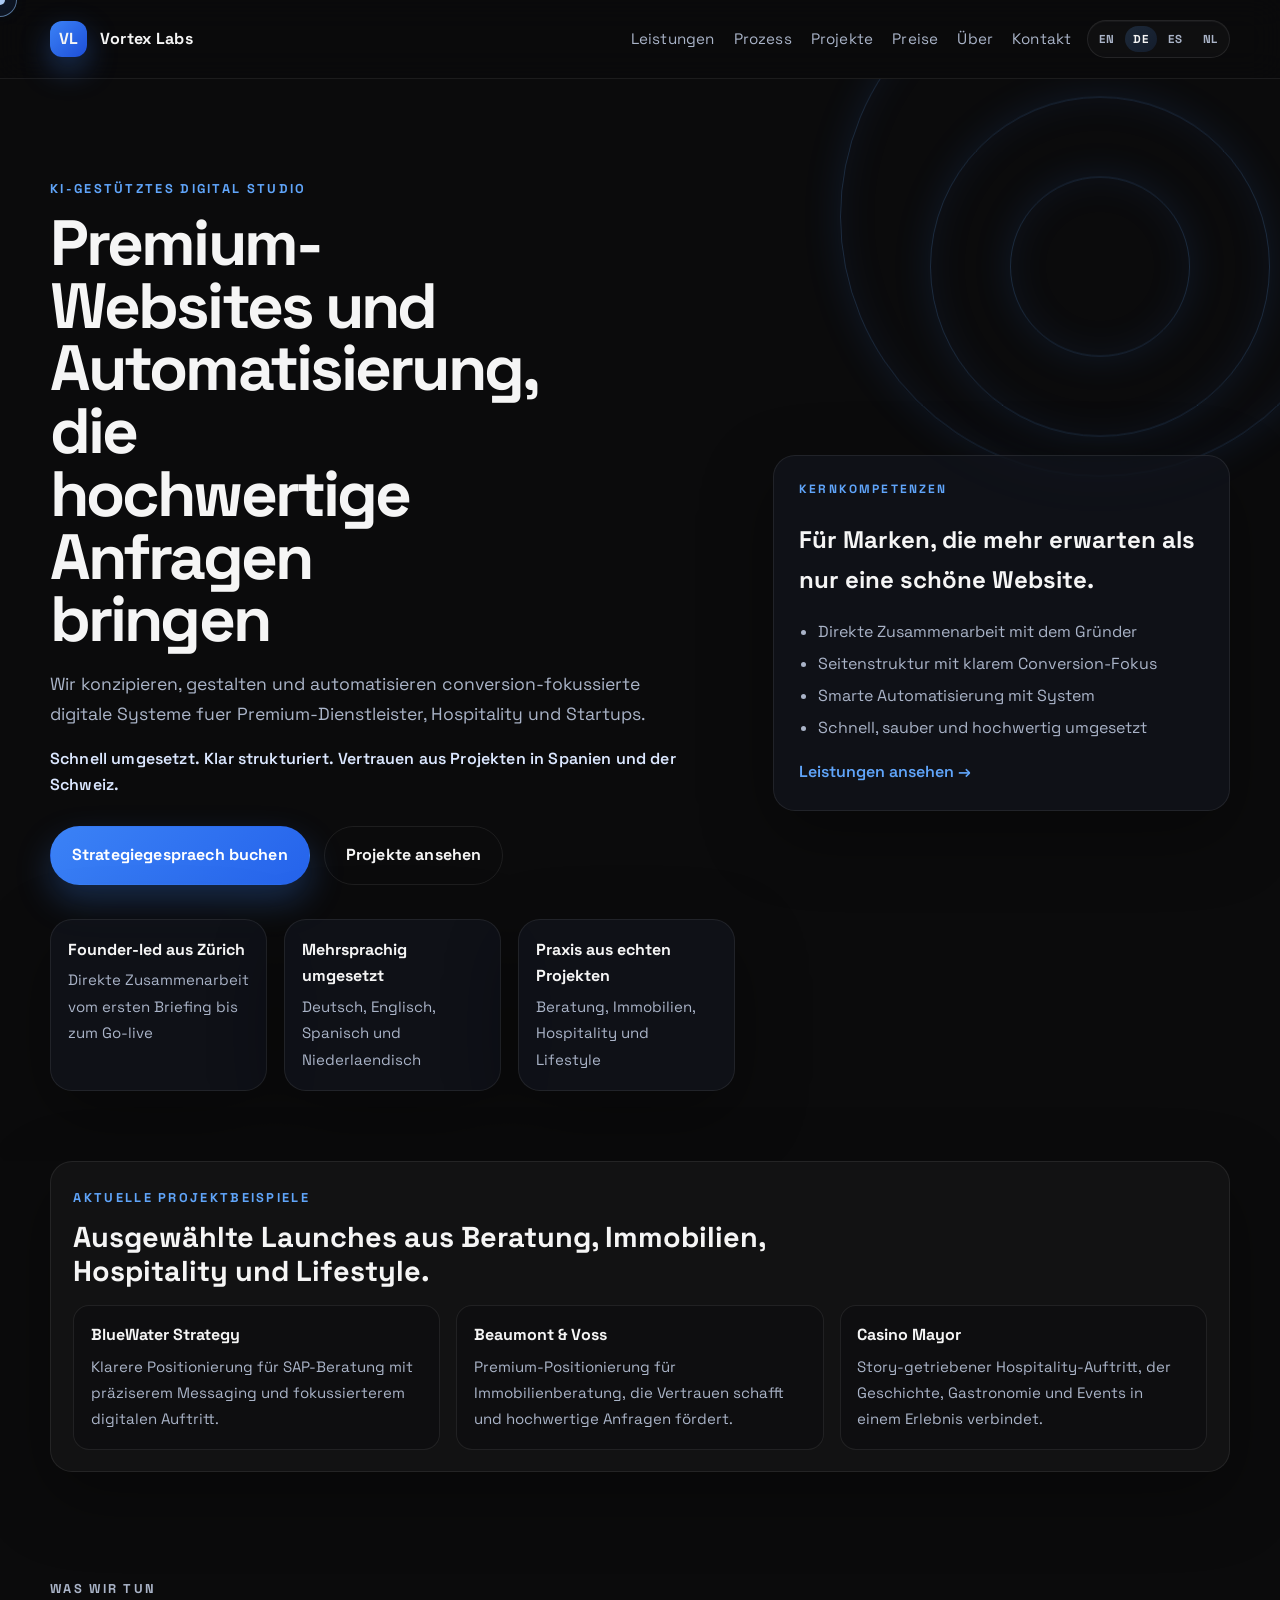
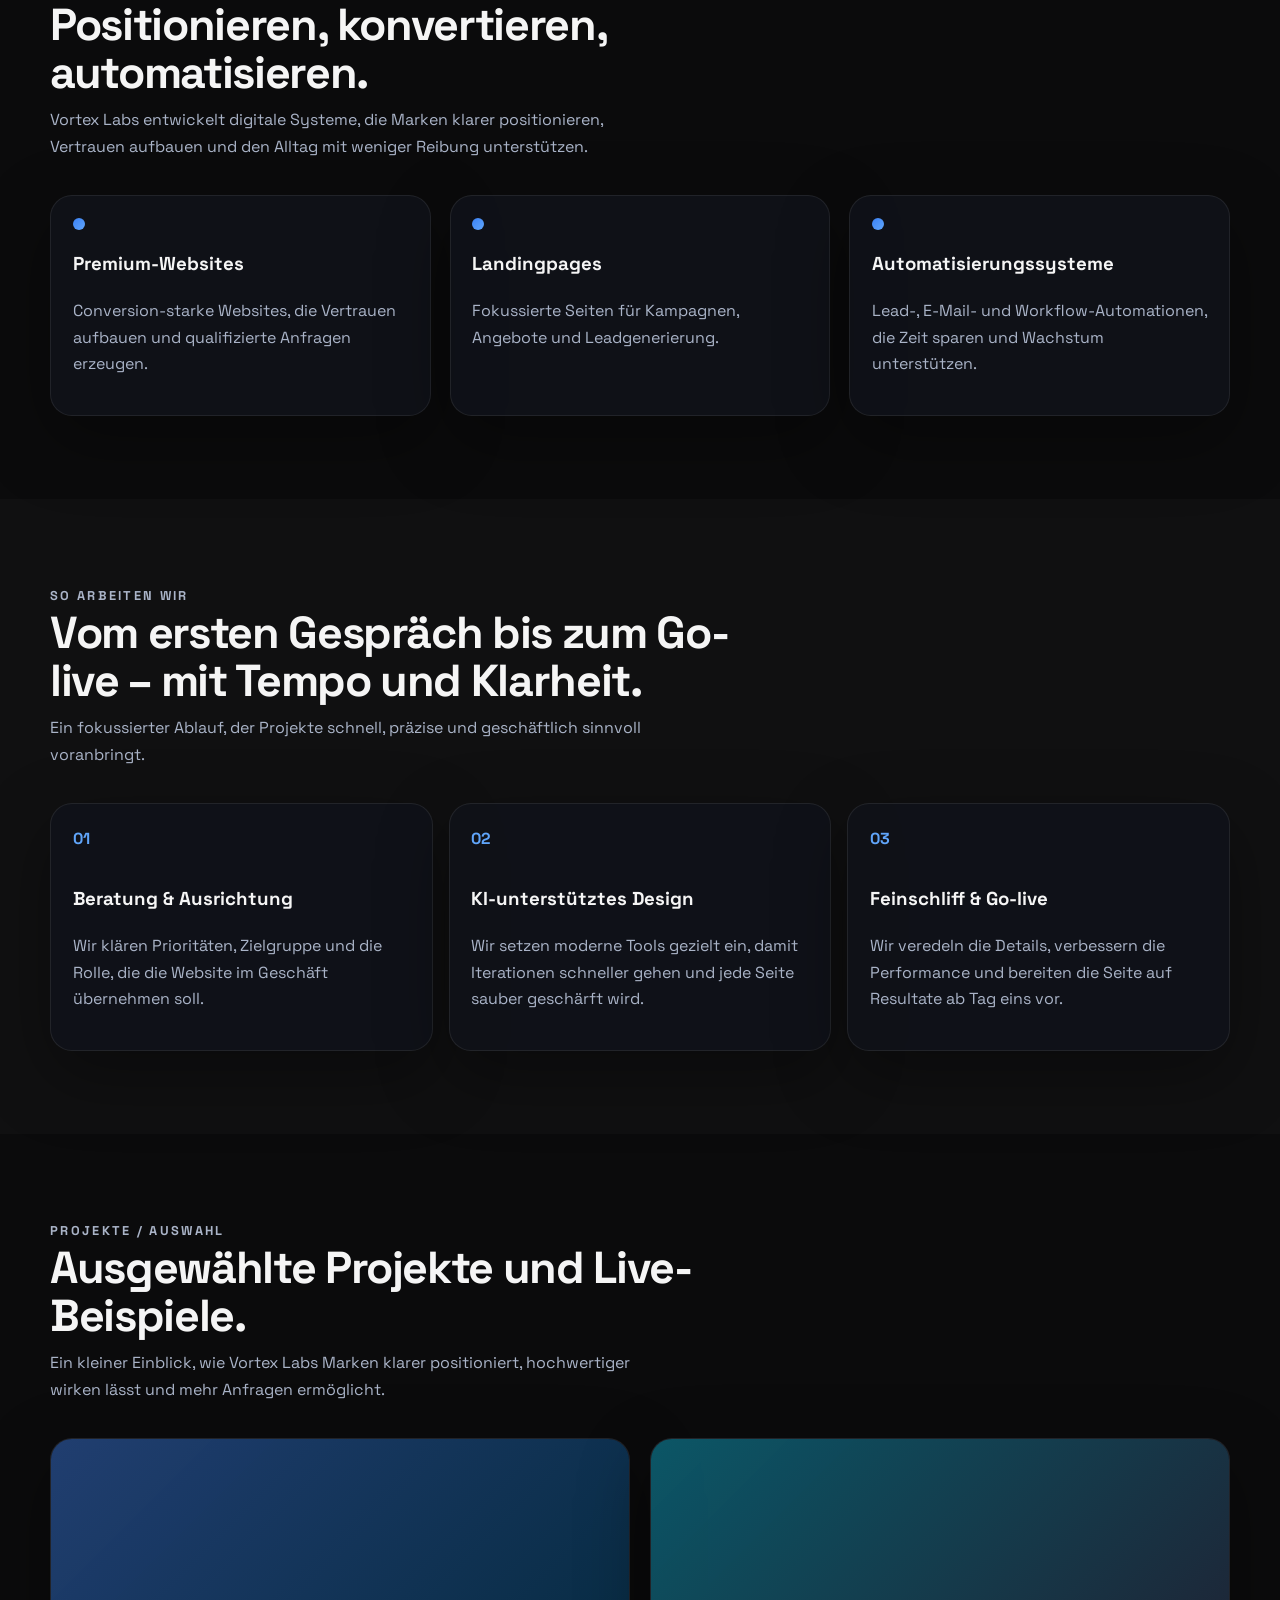
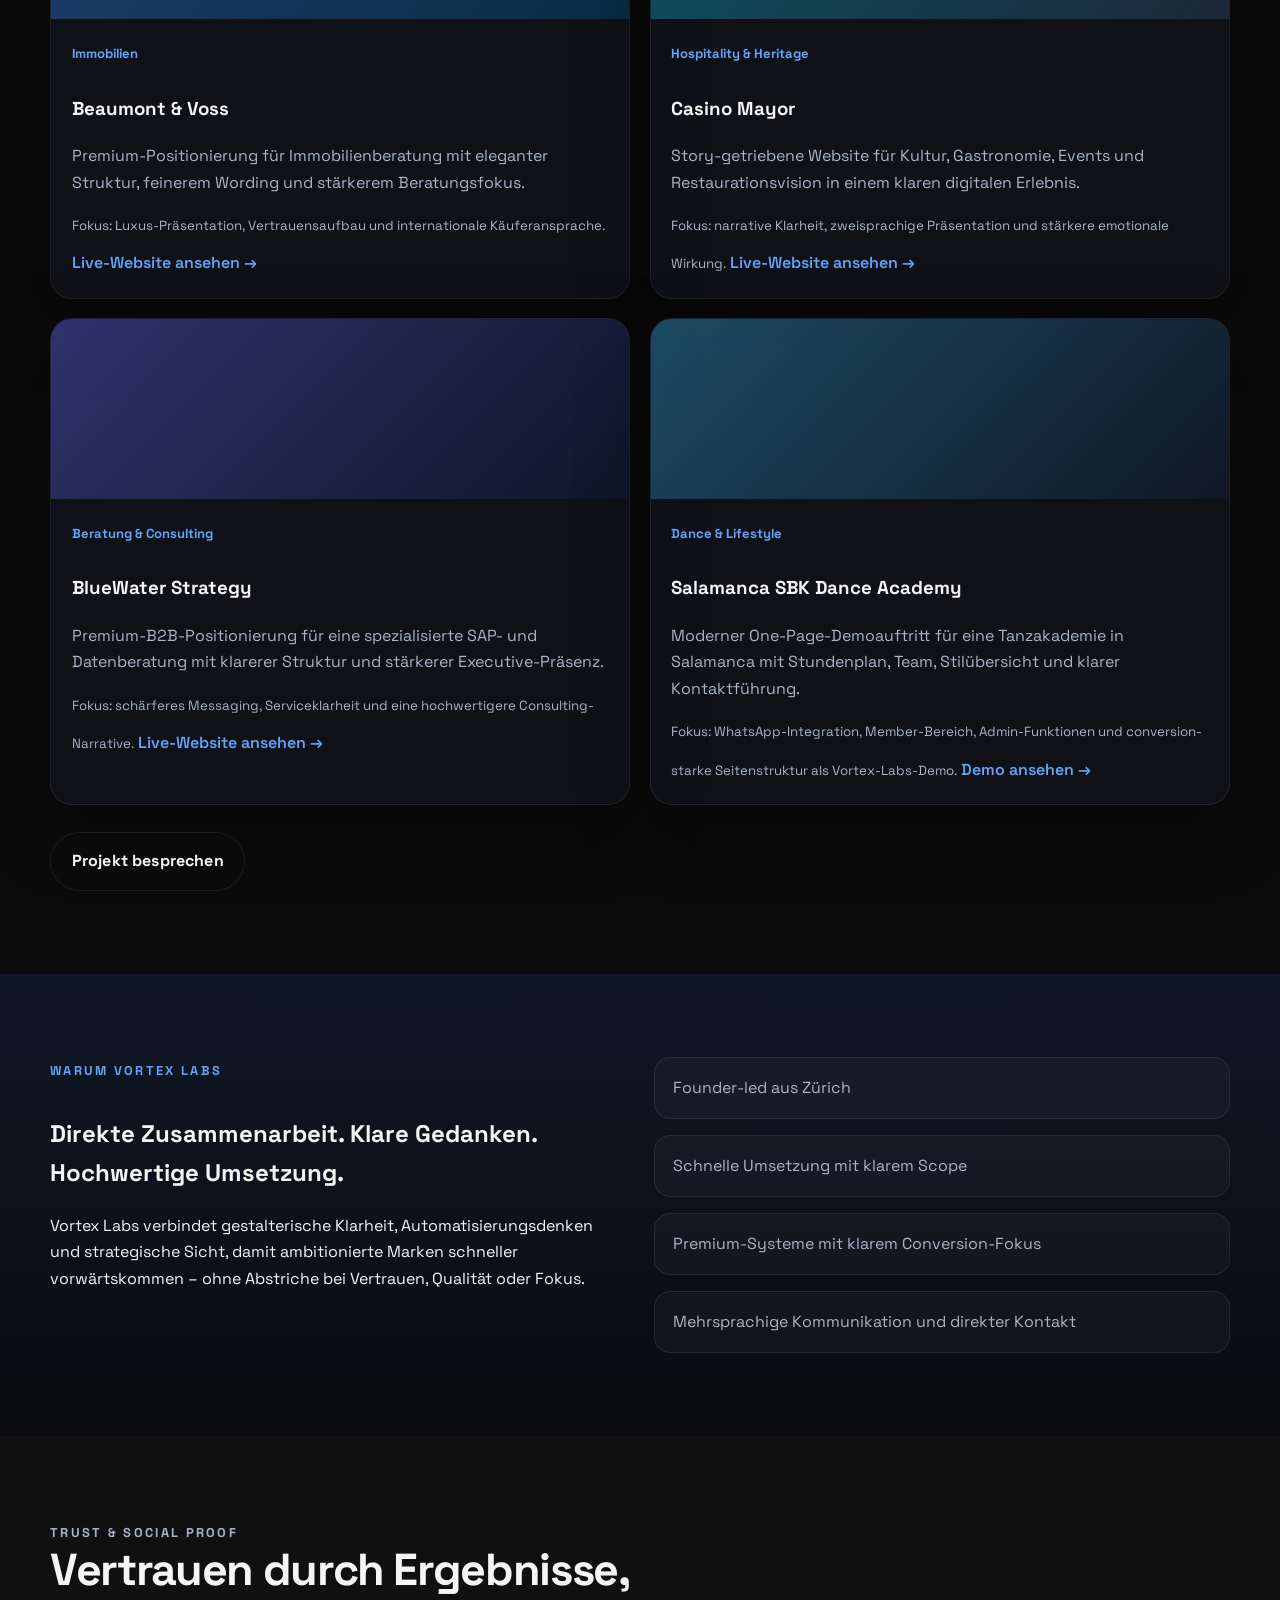
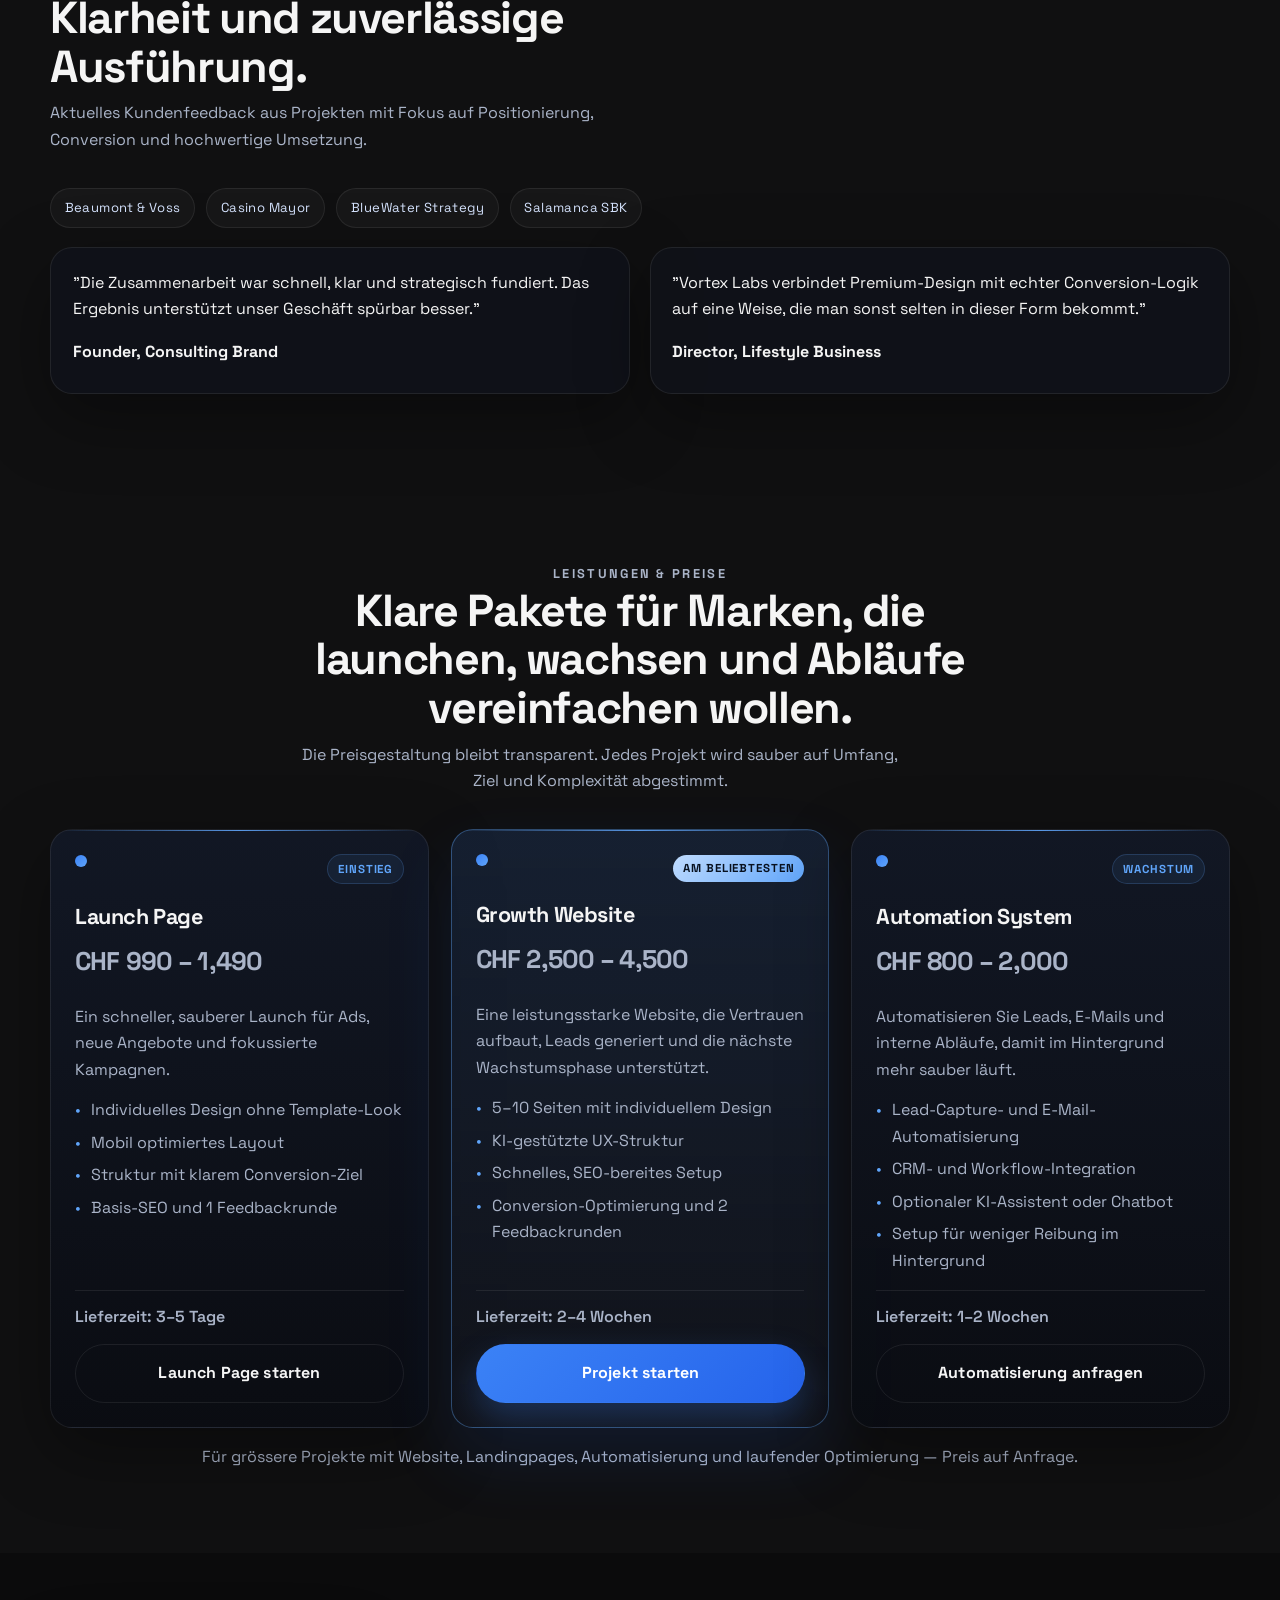
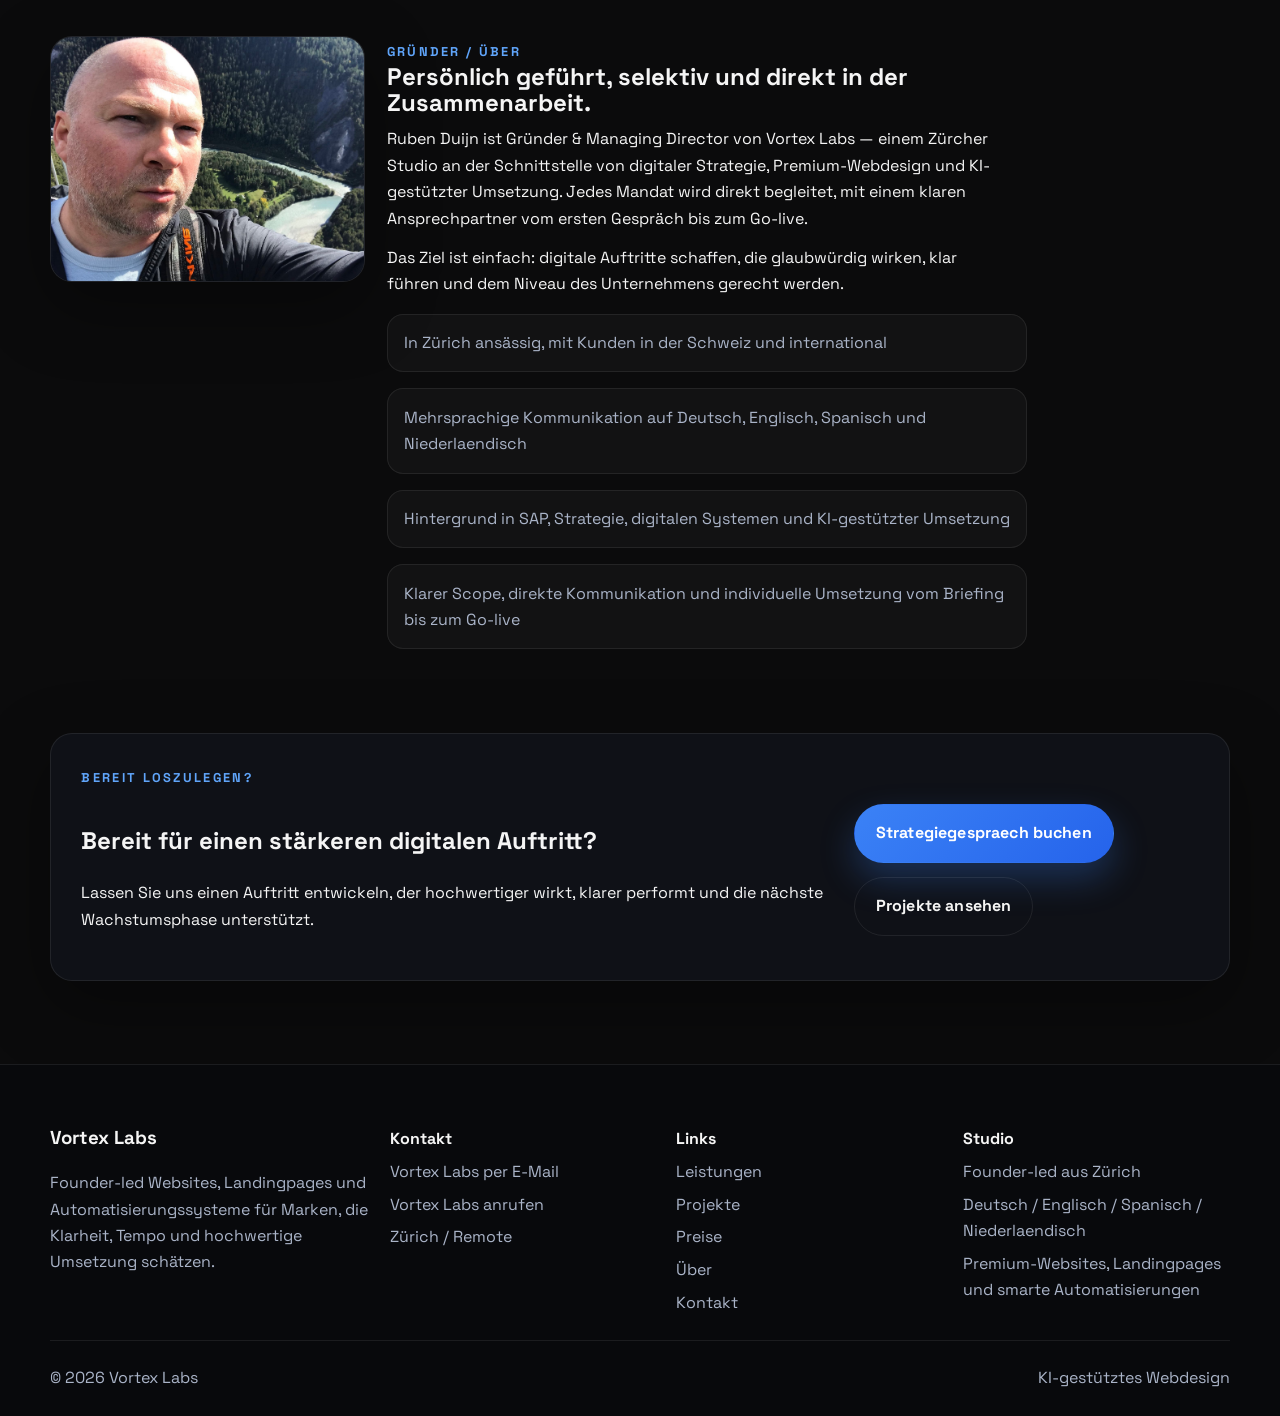
==== de/index.html @ b8b94d26 "Launch NL locale and clean language routing" ====
<!doctype html>
<html lang="de">
<head>
  <meta charset="utf-8" />
  <meta name="viewport" content="width=device-width, initial-scale=1" />
  <base href="/" />
  <title>Vortex Labs | Premium-Websites & Automatisierung</title>
  <meta
    name="description"
    content="Vortex Labs entwickelt Premium-Websites, Landingpages und Automatisierungssysteme für ambitionierte Marken, die Klarheit, Tempo und Conversion wollen."
  />
  <link rel="alternate" hreflang="en" href="https://vortexlabs.ch/" />
  <link rel="alternate" hreflang="de" href="https://vortexlabs.ch/de/" />
  <link rel="alternate" hreflang="es" href="https://vortexlabs.ch/es/" />
  <link rel="alternate" hreflang="nl" href="https://vortexlabs.ch/nl/" />
  <link rel="stylesheet" href="styles.css" />
</head>
<body id="top">
  <header class="site-header">
    <div class="container header-inner">
      <a class="brand" href="#top">
        <span class="brand-mark">VL</span>
        <span>Vortex Labs</span>
      </a>

      <nav class="site-nav" id="site-nav">
        <a href="#services">Leistungen</a>
        <a href="#process">Prozess</a>
        <a href="#work">Projekte</a>
        <a href="#pricing">Preise</a>
        <a href="#about">Über</a>
        <a href="#contact">Kontakt</a>
      </nav>

      <div class="header-actions">
        <div class="lang-switch" aria-label="Sprachauswahl">
          <a class="lang-link" href="/" data-language="en">EN</a>
          <a class="lang-link active" href="/de/" data-language="de">DE</a>
          <a class="lang-link" href="/es/" data-language="es">ES</a>
          <a class="lang-link" href="/nl/" data-language="nl">NL</a>
        </div>

        <button class="menu-toggle" id="menu-toggle" aria-expanded="false" aria-controls="site-nav" aria-label="Menü öffnen">
          <span></span><span></span><span></span>
        </button>
      </div>
    </div>
  </header>

  <main>
    <section class="hero">
      <div class="hero-vortex" aria-hidden="true">
        <div class="vortex-ring ring-one"></div>
        <div class="vortex-ring ring-two"></div>
        <div class="vortex-ring ring-three"></div>
      </div>

      <div class="container hero-grid">
        <div class="hero-copy">
          <p class="eyebrow">KI-GESTÜTZTES DIGITAL STUDIO</p>
          <h1>Premium-Websites und Automatisierung, die hochwertige Anfragen bringen</h1>
          <p class="lead">
            Wir konzipieren, gestalten und automatisieren conversion-fokussierte digitale Systeme fuer Premium-Dienstleister, Hospitality und Startups.
          </p>
          <p class="hero-kicker">Schnell umgesetzt. Klar strukturiert. Vertrauen aus Projekten in Spanien und der Schweiz.</p>

          <div class="hero-actions">
            <a class="button" href="#contact">Strategiegespraech buchen</a>
            <a class="button secondary" href="#work">Projekte ansehen</a>
          </div>

          <div class="hero-stats">
            <div>
              <strong>Founder-led aus Zürich</strong>
              <span>Direkte Zusammenarbeit vom ersten Briefing bis zum Go-live</span>
            </div>
            <div>
              <strong>Mehrsprachig umgesetzt</strong>
              <span>Deutsch, Englisch, Spanisch und Niederlaendisch</span>
            </div>
            <div>
              <strong>Praxis aus echten Projekten</strong>
              <span>Beratung, Immobilien, Hospitality und Lifestyle</span>
            </div>
          </div>
        </div>

        <aside class="hero-card">
          <p class="card-label">KERNKOMPETENZEN</p>
          <h2>Für Marken, die mehr erwarten als nur eine schöne Website.</h2>
          <ul class="feature-list">
            <li>Direkte Zusammenarbeit mit dem Gründer</li>
            <li>Seitenstruktur mit klarem Conversion-Fokus</li>
            <li>Smarte Automatisierung mit System</li>
            <li>Schnell, sauber und hochwertig umgesetzt</li>
          </ul>
          <a class="text-link" href="#services">Leistungen ansehen →</a>
        </aside>
      </div>
    </section>

    <section class="proof-strip" aria-label="Aktuelle Projektbeispiele">
      <div class="container proof-strip-inner">
        <div class="proof-copy">
          <p class="eyebrow">AKTUELLE PROJEKTBEISPIELE</p>
          <h2>Ausgewählte Launches aus Beratung, Immobilien, Hospitality und Lifestyle.</h2>
        </div>

        <div class="proof-grid">
          <article class="proof-item">
            <strong>BlueWater Strategy</strong>
            <span>Klarere Positionierung für SAP-Beratung mit präziserem Messaging und fokussierterem digitalen Auftritt.</span>
          </article>
          <article class="proof-item">
            <strong>Beaumont &amp; Voss</strong>
            <span>Premium-Positionierung für Immobilienberatung, die Vertrauen schafft und hochwertige Anfragen fördert.</span>
          </article>
          <article class="proof-item">
            <strong>Casino Mayor</strong>
            <span>Story-getriebener Hospitality-Auftritt, der Geschichte, Gastronomie und Events in einem Erlebnis verbindet.</span>
          </article>
        </div>
      </div>
    </section>

    <section class="section" id="services">
      <div class="container">
        <div class="section-heading">
          <p class="eyebrow">WAS WIR TUN</p>
          <h2>Positionieren, konvertieren, automatisieren.</h2>
          <p>
            Vortex Labs entwickelt digitale Systeme, die Marken klarer positionieren, Vertrauen aufbauen und den Alltag mit weniger Reibung unterstützen.
          </p>
        </div>

        <div class="card-grid three-up">
          <article class="info-card">
            <div class="icon-dot"></div>
            <h3>Premium-Websites</h3>
            <p>Conversion-starke Websites, die Vertrauen aufbauen und qualifizierte Anfragen erzeugen.</p>
          </article>

          <article class="info-card">
            <div class="icon-dot"></div>
            <h3>Landingpages</h3>
            <p>Fokussierte Seiten für Kampagnen, Angebote und Leadgenerierung.</p>
          </article>

          <article class="info-card">
            <div class="icon-dot"></div>
            <h3>Automatisierungssysteme</h3>
            <p>Lead-, E-Mail- und Workflow-Automationen, die Zeit sparen und Wachstum unterstützen.</p>
          </article>
        </div>
      </div>
    </section>

    <section class="section section-alt" id="process">
      <div class="container">
        <div class="section-heading">
          <p class="eyebrow">SO ARBEITEN WIR</p>
          <h2>Vom ersten Gespräch bis zum Go-live – mit Tempo und Klarheit.</h2>
          <p>Ein fokussierter Ablauf, der Projekte schnell, präzise und geschäftlich sinnvoll voranbringt.</p>
        </div>

        <div class="process-grid">
          <article class="process-step">
            <span>01</span>
            <h3>Beratung &amp; Ausrichtung</h3>
            <p>Wir klären Prioritäten, Zielgruppe und die Rolle, die die Website im Geschäft übernehmen soll.</p>
          </article>

          <article class="process-step">
            <span>02</span>
            <h3>KI-unterstütztes Design</h3>
            <p>Wir setzen moderne Tools gezielt ein, damit Iterationen schneller gehen und jede Seite sauber geschärft wird.</p>
          </article>

          <article class="process-step">
            <span>03</span>
            <h3>Feinschliff &amp; Go-live</h3>
            <p>Wir veredeln die Details, verbessern die Performance und bereiten die Seite auf Resultate ab Tag eins vor.</p>
          </article>
        </div>
      </div>
    </section>

    <section class="section" id="work">
      <div class="container">
        <div class="section-heading">
          <p class="eyebrow">PROJEKTE / AUSWAHL</p>
          <h2>Ausgewählte Projekte und Live-Beispiele.</h2>
          <p>Ein kleiner Einblick, wie Vortex Labs Marken klarer positioniert, hochwertiger wirken lässt und mehr Anfragen ermöglicht.</p>
        </div>

        <div class="showcase-grid">
          <article class="showcase-card">
            <div class="showcase-media media-one"></div>
            <div class="showcase-body">
              <span class="showcase-tag">Immobilien</span>
              <h3>Beaumont &amp; Voss</h3>
              <p>Premium-Positionierung für Immobilienberatung mit eleganter Struktur, feinerem Wording und stärkerem Beratungsfokus.</p>
              <small>Fokus: Luxus-Präsentation, Vertrauensaufbau und internationale Käuferansprache.</small>
              <a class="text-link" href="https://beaumontvoss.com" target="_blank" rel="noopener noreferrer">Live-Website ansehen →</a>
            </div>
          </article>

          <article class="showcase-card">
            <div class="showcase-media media-two"></div>
            <div class="showcase-body">
              <span class="showcase-tag">Hospitality &amp; Heritage</span>
              <h3>Casino Mayor</h3>
              <p>Story-getriebene Website für Kultur, Gastronomie, Events und Restaurationsvision in einem klaren digitalen Erlebnis.</p>
              <small>Fokus: narrative Klarheit, zweisprachige Präsentation und stärkere emotionale Wirkung.</small>
              <a class="text-link" href="https://casinomayor.es" target="_blank" rel="noopener noreferrer">Live-Website ansehen →</a>
            </div>
          </article>

          <article class="showcase-card">
            <div class="showcase-media media-three"></div>
            <div class="showcase-body">
              <span class="showcase-tag">Beratung &amp; Consulting</span>
              <h3>BlueWater Strategy</h3>
              <p>Premium-B2B-Positionierung für eine spezialisierte SAP- und Datenberatung mit klarerer Struktur und stärkerer Executive-Präsenz.</p>
              <small>Fokus: schärferes Messaging, Serviceklarheit und eine hochwertigere Consulting-Narrative.</small>
              <a class="text-link" href="https://bluewaterstrategy.ch" target="_blank" rel="noopener noreferrer">Live-Website ansehen →</a>
            </div>
          </article>

          <article class="showcase-card">
            <div class="showcase-media media-four"></div>
            <div class="showcase-body">
              <span class="showcase-tag">Dance &amp; Lifestyle</span>
              <h3>Salamanca SBK Dance Academy</h3>
              <p>Moderner One-Page-Demoauftritt für eine Tanzakademie in Salamanca mit Stundenplan, Team, Stilübersicht und klarer Kontaktführung.</p>
              <small>Fokus: WhatsApp-Integration, Member-Bereich, Admin-Funktionen und conversion-starke Seitenstruktur als Vortex-Labs-Demo.</small>
              <a class="text-link" href="https://salamancasbk.es" target="_blank" rel="noopener noreferrer">Demo ansehen →</a>
            </div>
          </article>

          <article class="showcase-card" hidden>
            <div class="showcase-media media-five"></div>
            <div class="showcase-body">
              <span class="showcase-tag">Dance &amp; Lifestyle</span>
              <h3>Salsa y Bongó Dance Academy — Live Site</h3>
              <p>Produktive Website für eine etablierte Tanzakademie in Salamanca mit vollem Kursplan, Instruktorprofilen, Tanzstilen und klaren Kontaktpfaden.</p>
              <small>Fokus: hochwertige Präsentation, schnelle Kursorientierung und pragmatische Anfrage-Flows für echte Neukundengewinnung.</small>
              <a class="text-link" href="https://salsaybongodanceacademy.com" target="_blank" rel="noopener noreferrer">Live-Website ansehen →</a>
            </div>
          </article>

        </div>

        <div class="center-action">
          <a class="button secondary" href="#contact">Projekt besprechen</a>
        </div>
      </div>
    </section>

    <section class="section section-dark" id="why">
      <div class="container why-grid">
        <div>
          <p class="eyebrow">WARUM VORTEX LABS</p>
          <h2>Direkte Zusammenarbeit. Klare Gedanken. Hochwertige Umsetzung.</h2>
          <p>
            Vortex Labs verbindet gestalterische Klarheit, Automatisierungsdenken und strategische Sicht, damit ambitionierte Marken schneller vorwärtskommen – ohne Abstriche bei Vertrauen, Qualität oder Fokus.
          </p>
        </div>

        <div class="why-list">
          <div class="why-item">Founder-led aus Zürich</div>
          <div class="why-item">Schnelle Umsetzung mit klarem Scope</div>
          <div class="why-item">Premium-Systeme mit klarem Conversion-Fokus</div>
          <div class="why-item">Mehrsprachige Kommunikation und direkter Kontakt</div>
        </div>
      </div>
    </section>

    <section class="section section-alt" id="testimonials">
      <div class="container">
        <div class="section-heading">
          <p class="eyebrow">TRUST &amp; SOCIAL PROOF</p>
          <h2>Vertrauen durch Ergebnisse, Klarheit und zuverlässige Ausführung.</h2>
          <p>Aktuelles Kundenfeedback aus Projekten mit Fokus auf Positionierung, Conversion und hochwertige Umsetzung.</p>
        </div>

        <div class="logo-strip" aria-label="Client logo strip">
          <span class="logo-pill">Beaumont &amp; Voss</span>
          <span class="logo-pill">Casino Mayor</span>
          <span class="logo-pill">BlueWater Strategy</span>
          <span class="logo-pill">Salamanca SBK</span>
        </div>

        <div class="testimonial-grid">
          <article class="testimonial-card">
            <p>"Die Zusammenarbeit war schnell, klar und strategisch fundiert. Das Ergebnis unterstützt unser Geschäft spürbar besser."</p>
            <strong>Founder, Consulting Brand</strong>
          </article>
          <article class="testimonial-card">
            <p>"Vortex Labs verbindet Premium-Design mit echter Conversion-Logik auf eine Weise, die man sonst selten in dieser Form bekommt."</p>
            <strong>Director, Lifestyle Business</strong>
          </article>
        </div>
      </div>
    </section>

    <section class="section section-alt" id="pricing">
      <div class="container">
        <div class="section-heading pricing-heading">
          <p class="eyebrow">LEISTUNGEN &amp; PREISE</p>
          <h2>Klare Pakete für Marken, die launchen, wachsen und Abläufe vereinfachen wollen.</h2>
          <p>
            Die Preisgestaltung bleibt transparent. Jedes Projekt wird sauber auf Umfang, Ziel und Komplexität abgestimmt.
          </p>
        </div>

        <div class="card-grid three-up pricing-grid">
          <article class="info-card pricing-card">
            <div class="pricing-topline">
              <div class="icon-dot"></div>
              <span class="pricing-label">EINSTIEG</span>
            </div>
            <h3>Launch Page</h3>
            <p class="pricing-range"><strong>CHF 990 – 1,490</strong></p>
            <p class="pricing-summary">Ein schneller, sauberer Launch für Ads, neue Angebote und fokussierte Kampagnen.</p>
            <ul class="pricing-list">
              <li>Individuelles Design ohne Template-Look</li>
              <li>Mobil optimiertes Layout</li>
              <li>Struktur mit klarem Conversion-Ziel</li>
              <li>Basis-SEO und 1 Feedbackrunde</li>
            </ul>
            <p class="pricing-meta">Lieferzeit: 3–5 Tage</p>
            <a class="button secondary pricing-action" href="#contact">Launch Page starten</a>
          </article>

          <article class="info-card pricing-card pricing-card-featured">
            <div class="pricing-topline">
              <div class="icon-dot"></div>
              <span class="pricing-badge">Am beliebtesten</span>
            </div>
            <h3>Growth Website</h3>
            <p class="pricing-range"><strong>CHF 2,500 – 4,500</strong></p>
            <p class="pricing-summary">Eine leistungsstarke Website, die Vertrauen aufbaut, Leads generiert und die nächste Wachstumsphase unterstützt.</p>
            <ul class="pricing-list">
              <li>5–10 Seiten mit individuellem Design</li>
              <li>KI-gestützte UX-Struktur</li>
              <li>Schnelles, SEO-bereites Setup</li>
              <li>Conversion-Optimierung und 2 Feedbackrunden</li>
            </ul>
            <p class="pricing-meta">Lieferzeit: 2–4 Wochen</p>
            <a class="button pricing-action" href="#contact">Projekt starten</a>
          </article>

          <article class="info-card pricing-card">
            <div class="pricing-topline">
              <div class="icon-dot"></div>
              <span class="pricing-label">WACHSTUM</span>
            </div>
            <h3>Automation System</h3>
            <p class="pricing-range"><strong>CHF 800 – 2,000</strong></p>
            <p class="pricing-summary">Automatisieren Sie Leads, E-Mails und interne Abläufe, damit im Hintergrund mehr sauber läuft.</p>
            <ul class="pricing-list">
              <li>Lead-Capture- und E-Mail-Automatisierung</li>
              <li>CRM- und Workflow-Integration</li>
              <li>Optionaler KI-Assistent oder Chatbot</li>
              <li>Setup für weniger Reibung im Hintergrund</li>
            </ul>
            <p class="pricing-meta">Lieferzeit: 1–2 Wochen</p>
            <a class="button secondary pricing-action" href="#contact">Automatisierung anfragen</a>
          </article>
        </div>

        <p class="pricing-note">Für grössere Projekte mit Website, Landingpages, Automatisierung und laufender Optimierung — Preis auf Anfrage.</p>
      </div>
    </section>

    <section class="section" id="about">
      <div class="container about-grid">
        <div class="founder-portrait-card">
          <img
            class="founder-portrait-image"
            src="images/founder-ruben.jpg"
            alt="Ruben Duijn, Gründer von Vortex Labs"
          />
        </div>

        <div class="about-copy">
          <p class="eyebrow">GRÜNDER / ÜBER</p>
          <h2>Persönlich geführt, selektiv und direkt in der Zusammenarbeit.</h2>
          <p>
            Ruben Duijn ist Gründer &amp; Managing Director von Vortex Labs — einem Zürcher Studio an der Schnittstelle von digitaler Strategie,
            Premium-Webdesign und KI-gestützter Umsetzung. Jedes Mandat wird direkt begleitet, mit einem klaren Ansprechpartner vom ersten Gespräch bis zum Go-live.
          </p>
          <p>
            Das Ziel ist einfach: digitale Auftritte schaffen, die glaubwürdig wirken, klar führen und dem Niveau des Unternehmens gerecht werden.
          </p>

          <div class="why-list founder-highlights">
            <div class="why-item">In Zürich ansässig, mit Kunden in der Schweiz und international</div>
            <div class="why-item">Mehrsprachige Kommunikation auf Deutsch, Englisch, Spanisch und Niederlaendisch</div>
            <div class="why-item">Hintergrund in SAP, Strategie, digitalen Systemen und KI-gestützter Umsetzung</div>
            <div class="why-item">Klarer Scope, direkte Kommunikation und individuelle Umsetzung vom Briefing bis zum Go-live</div>
          </div>
        </div>
      </div>
    </section>

    <section class="section cta-section" id="contact">
      <div class="container cta-card">
        <div>
          <p class="eyebrow">BEREIT LOSZULEGEN?</p>
          <h2>Bereit für einen stärkeren digitalen Auftritt?</h2>
          <p>Lassen Sie uns einen Auftritt entwickeln, der hochwertiger wirkt, klarer performt und die nächste Wachstumsphase unterstützt.</p>
        </div>

        <div class="cta-actions">
          <a class="button" href="mailto:ruben@vortexlabs.ch?subject=Vortex%20Labs%20Projektanfrage">Strategiegespraech buchen</a>
          <a class="button secondary" href="#work">Projekte ansehen</a>
        </div>
      </div>
    </section>
  </main>

  <footer class="site-footer">
    <div class="container footer-grid">
      <div>
        <h3>Vortex Labs</h3>
        <p>Founder-led Websites, Landingpages und Automatisierungssysteme für Marken, die Klarheit, Tempo und hochwertige Umsetzung schätzen.</p>
      </div>

      <div>
        <h4>Kontakt</h4>
        <ul>
          <li><a href="mailto:ruben@vortexlabs.ch?subject=Vortex%20Labs%20Anfrage">Vortex Labs per E-Mail</a></li>
          <li><a href="tel:+41793972132">Vortex Labs anrufen</a></li>
          <li>Zürich / Remote</li>
        </ul>
      </div>

      <div>
        <h4>Links</h4>
        <ul>
          <li><a href="#services">Leistungen</a></li>
          <li><a href="#work">Projekte</a></li>
          <li><a href="#pricing">Preise</a></li>
          <li><a href="#about">Über</a></li>
          <li><a href="#contact">Kontakt</a></li>
        </ul>
      </div>

      <div>
        <h4>Studio</h4>
        <ul>
          <li>Founder-led aus Zürich</li>
          <li>Deutsch / Englisch / Spanisch / Niederlaendisch</li>
          <li>Premium-Websites, Landingpages und smarte Automatisierungen</li>
        </ul>
      </div>
    </div>

    <div class="container footer-bottom">
      <span>© <span id="year"></span> Vortex Labs</span>
      <span>KI-gestütztes Webdesign</span>
    </div>
  </footer>

  <script src="script.js"></script>
</body>
</html>
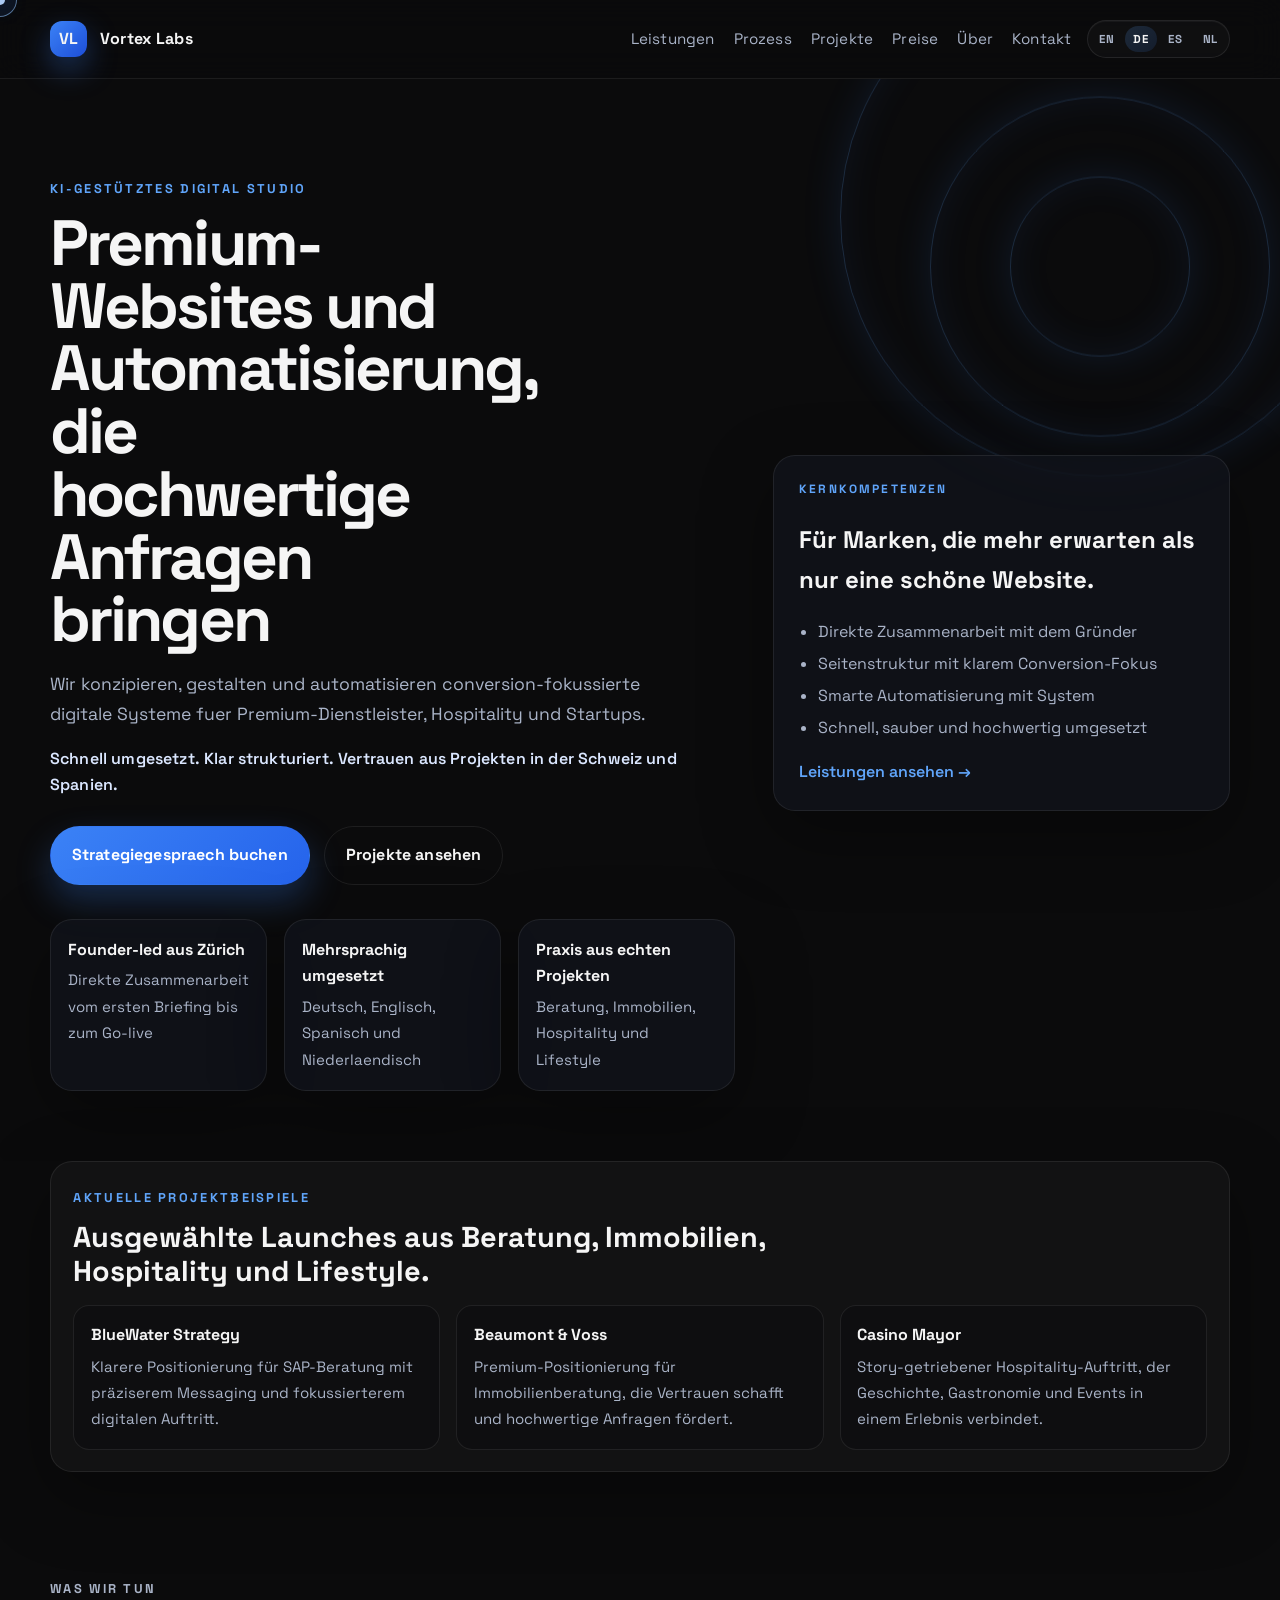
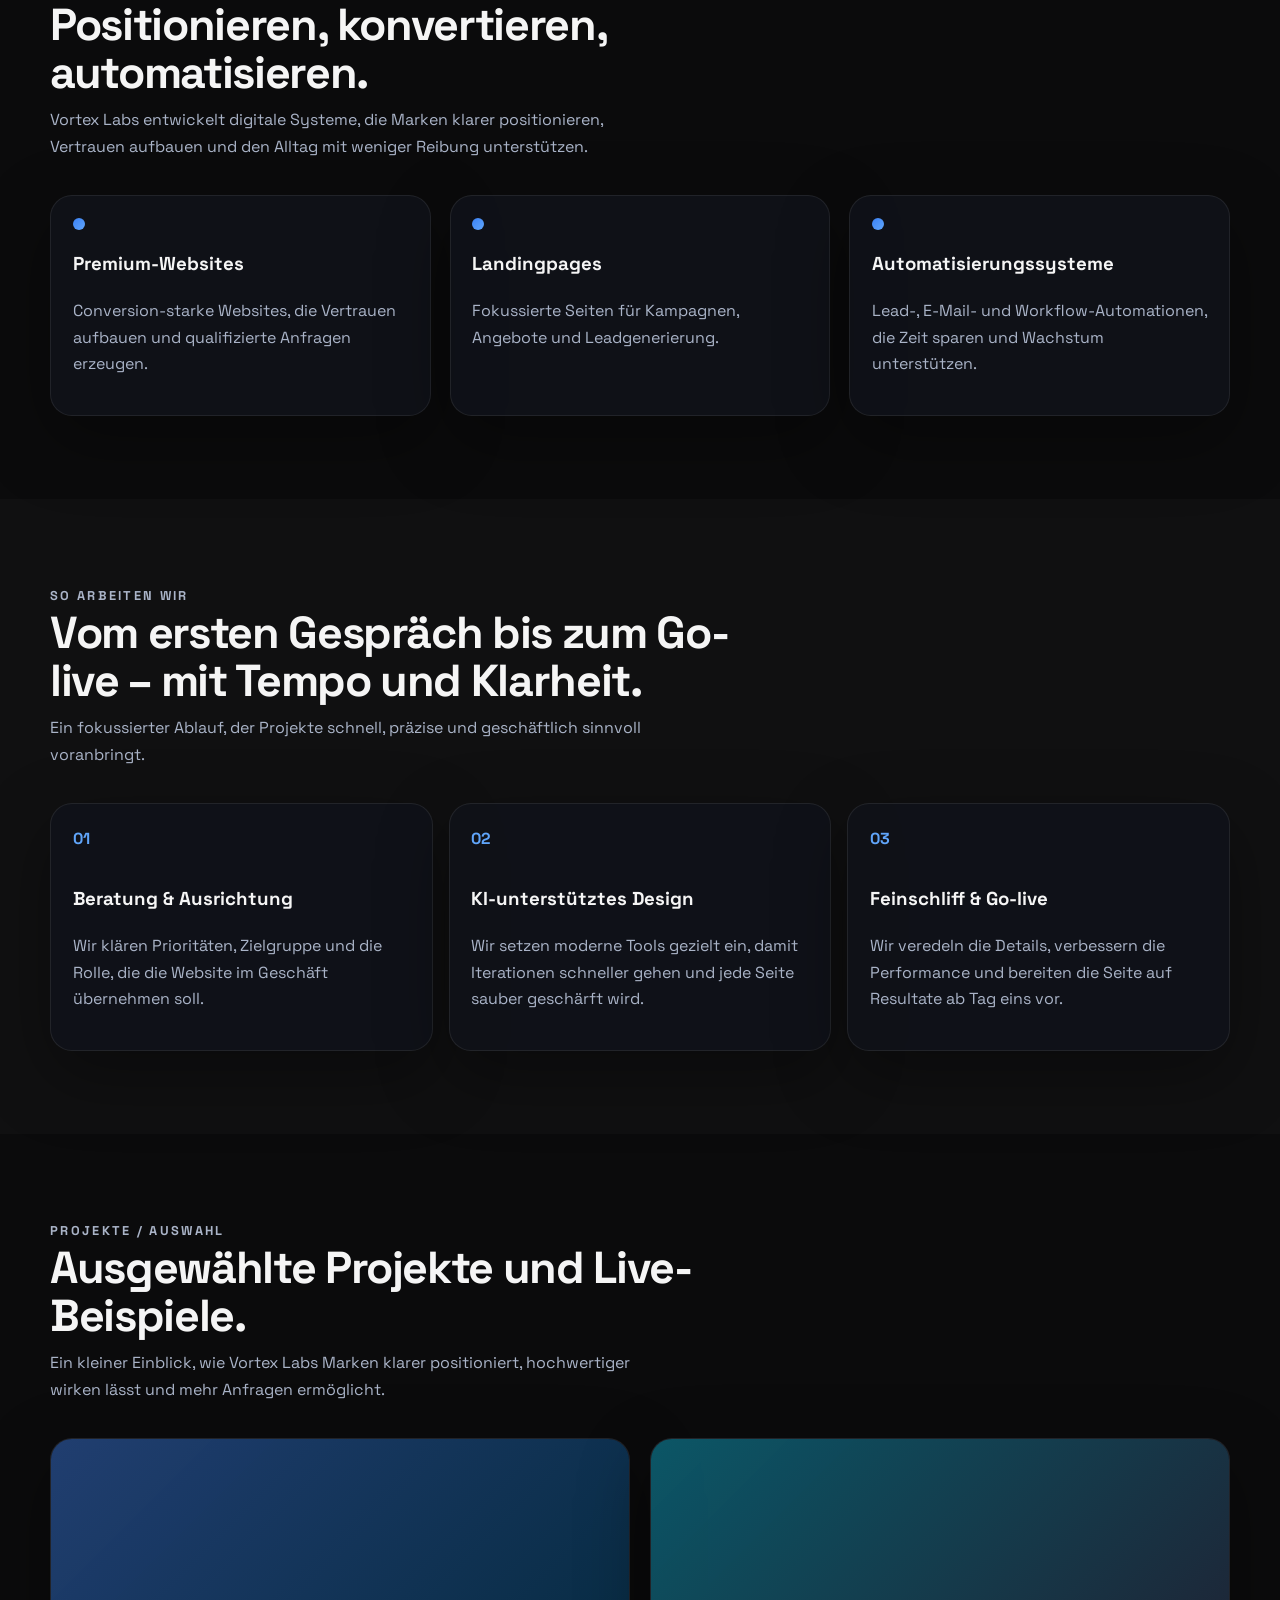
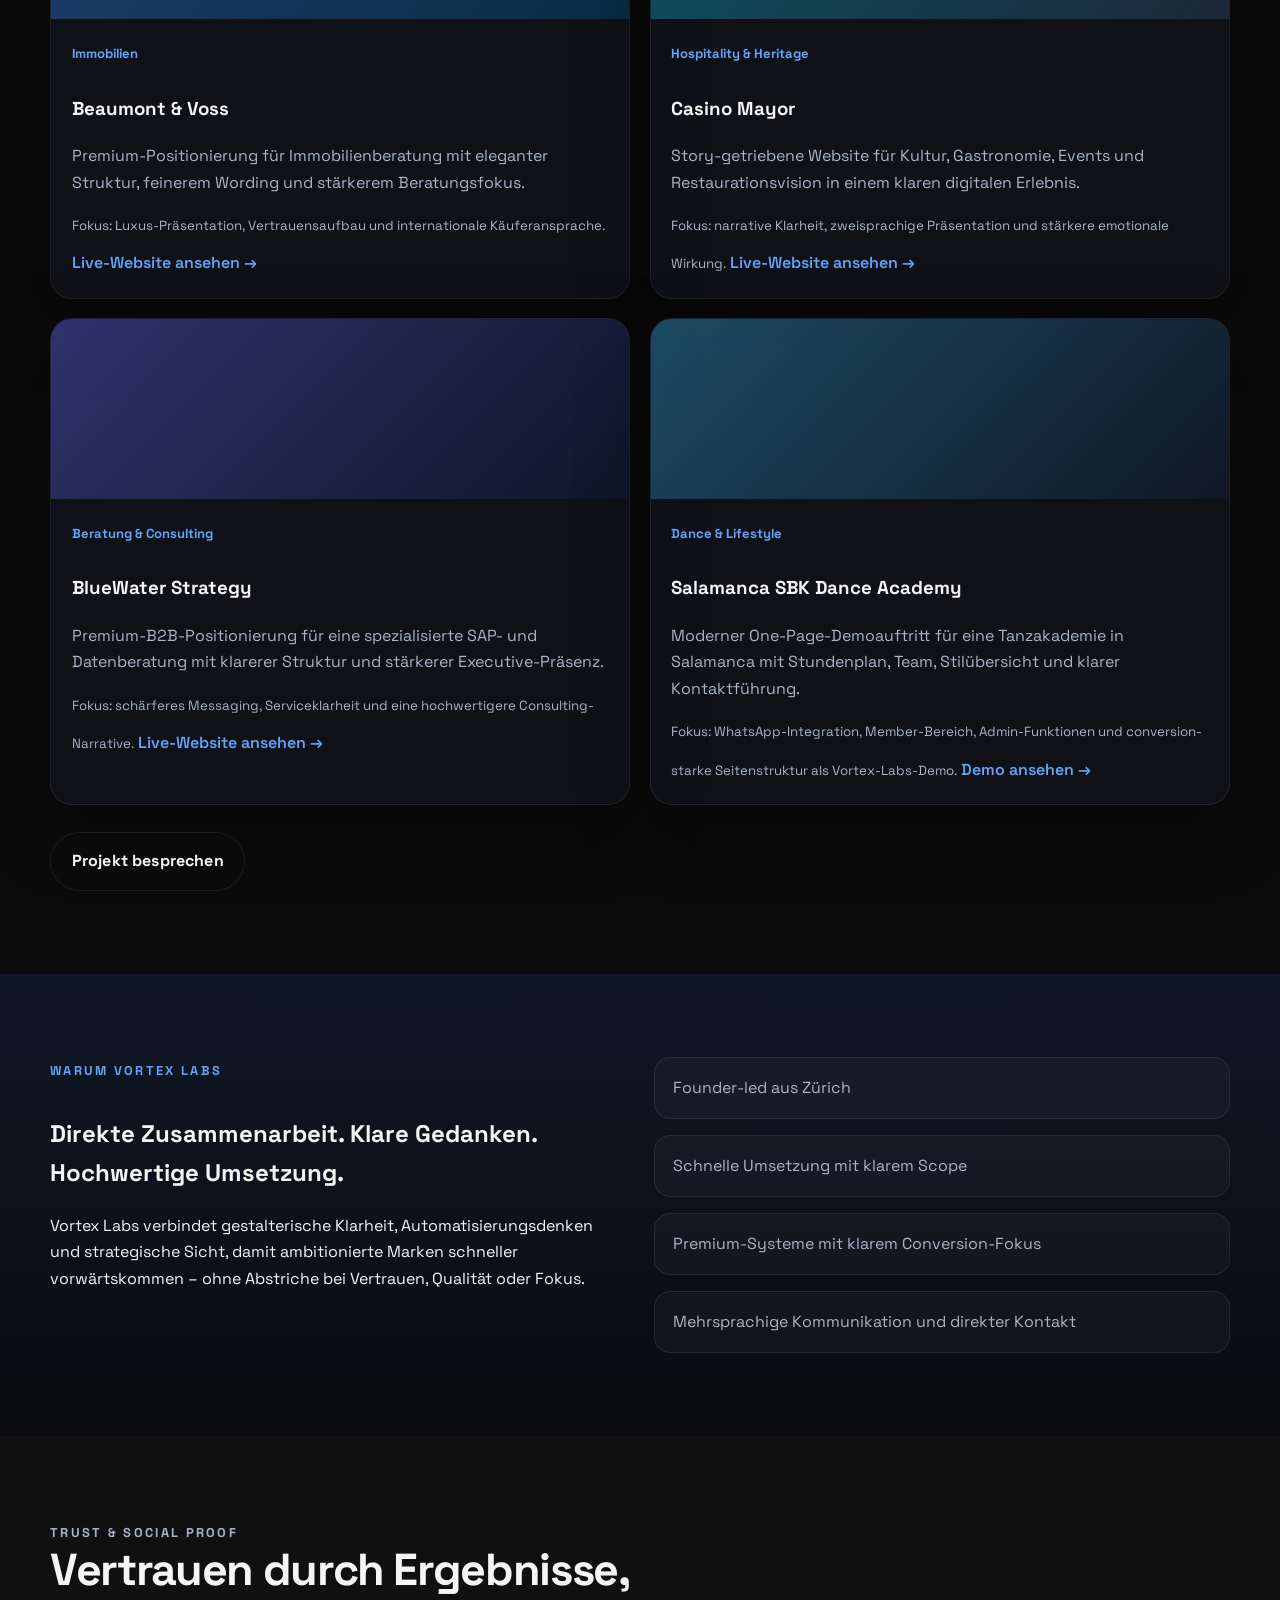
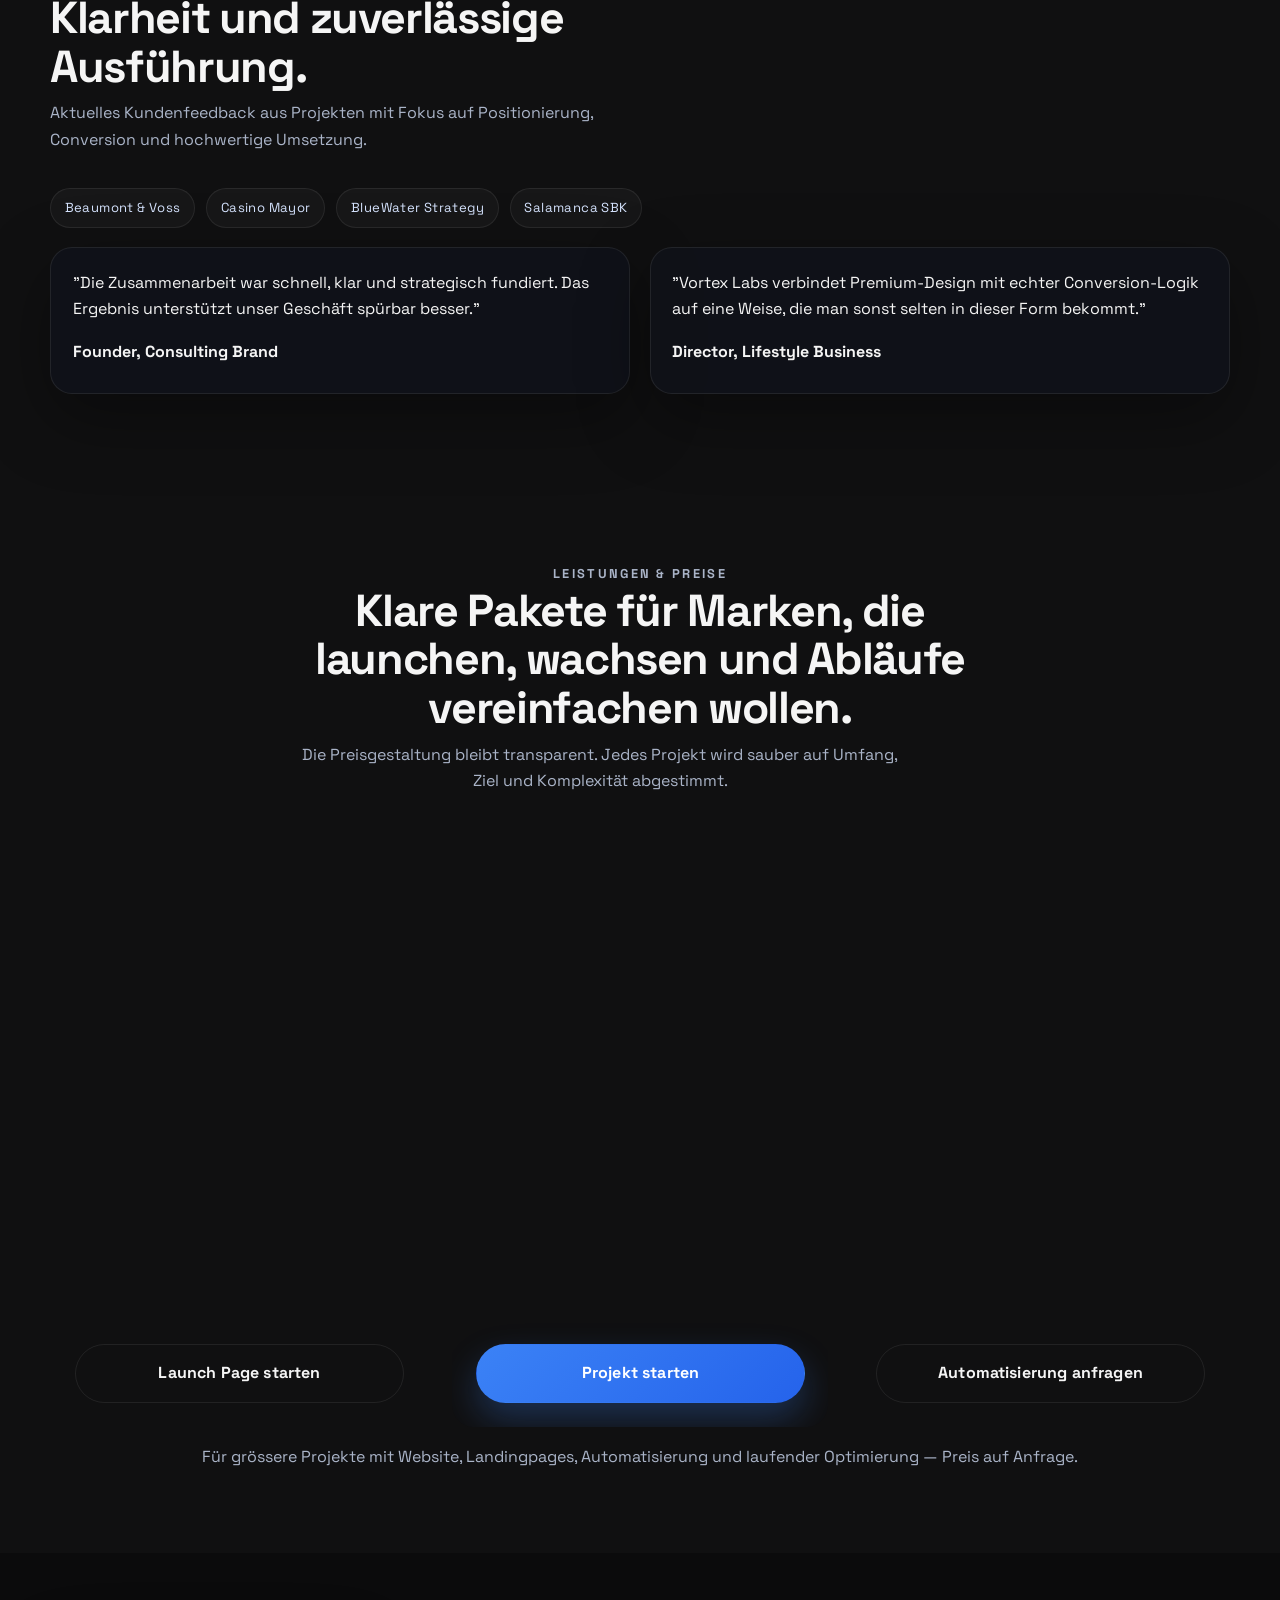
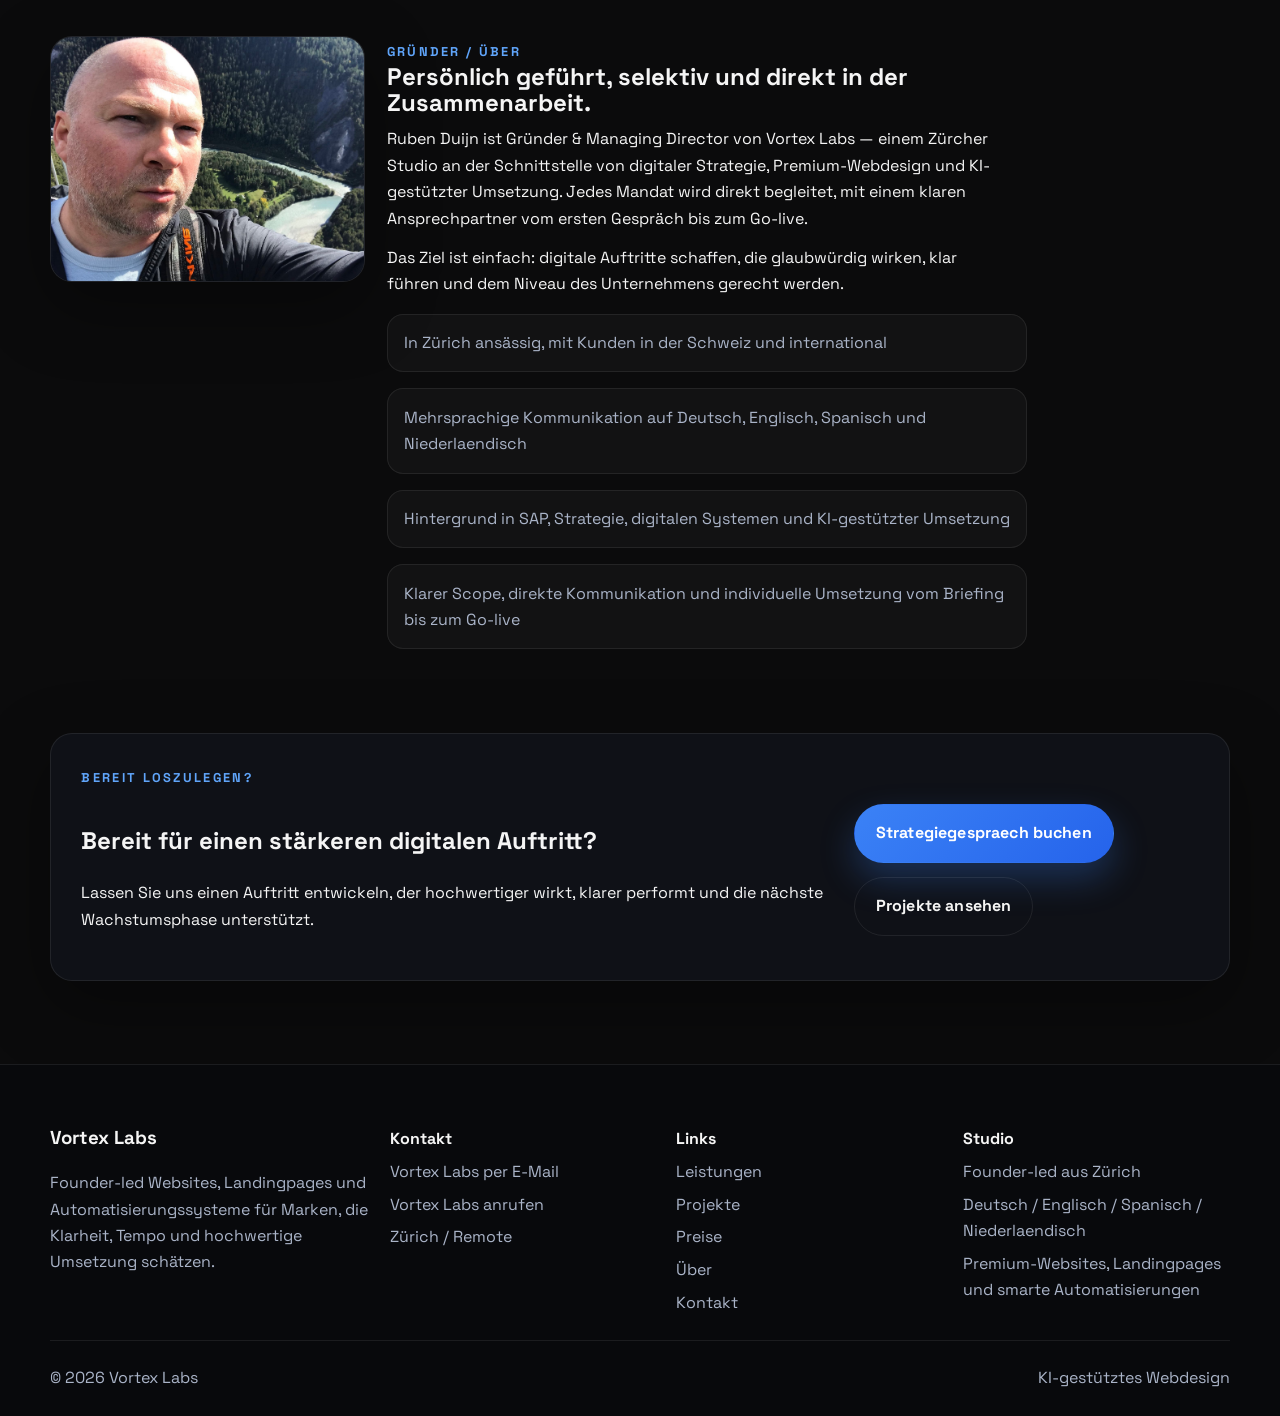
==== commit c14d4d98: "Prioritize Switzerland-first market messaging" ====
--- a/de/index.html
+++ b/de/index.html
@@ -62,7 +62,7 @@
           <p class="lead">
             Wir konzipieren, gestalten und automatisieren conversion-fokussierte digitale Systeme fuer Premium-Dienstleister, Hospitality und Startups.
           </p>
-          <p class="hero-kicker">Schnell umgesetzt. Klar strukturiert. Vertrauen aus Projekten in Spanien und der Schweiz.</p>
+          <p class="hero-kicker">Schnell umgesetzt. Klar strukturiert. Vertrauen aus Projekten in der Schweiz und Spanien.</p>
 
           <div class="hero-actions">
             <a class="button" href="#contact">Strategiegespraech buchen</a>
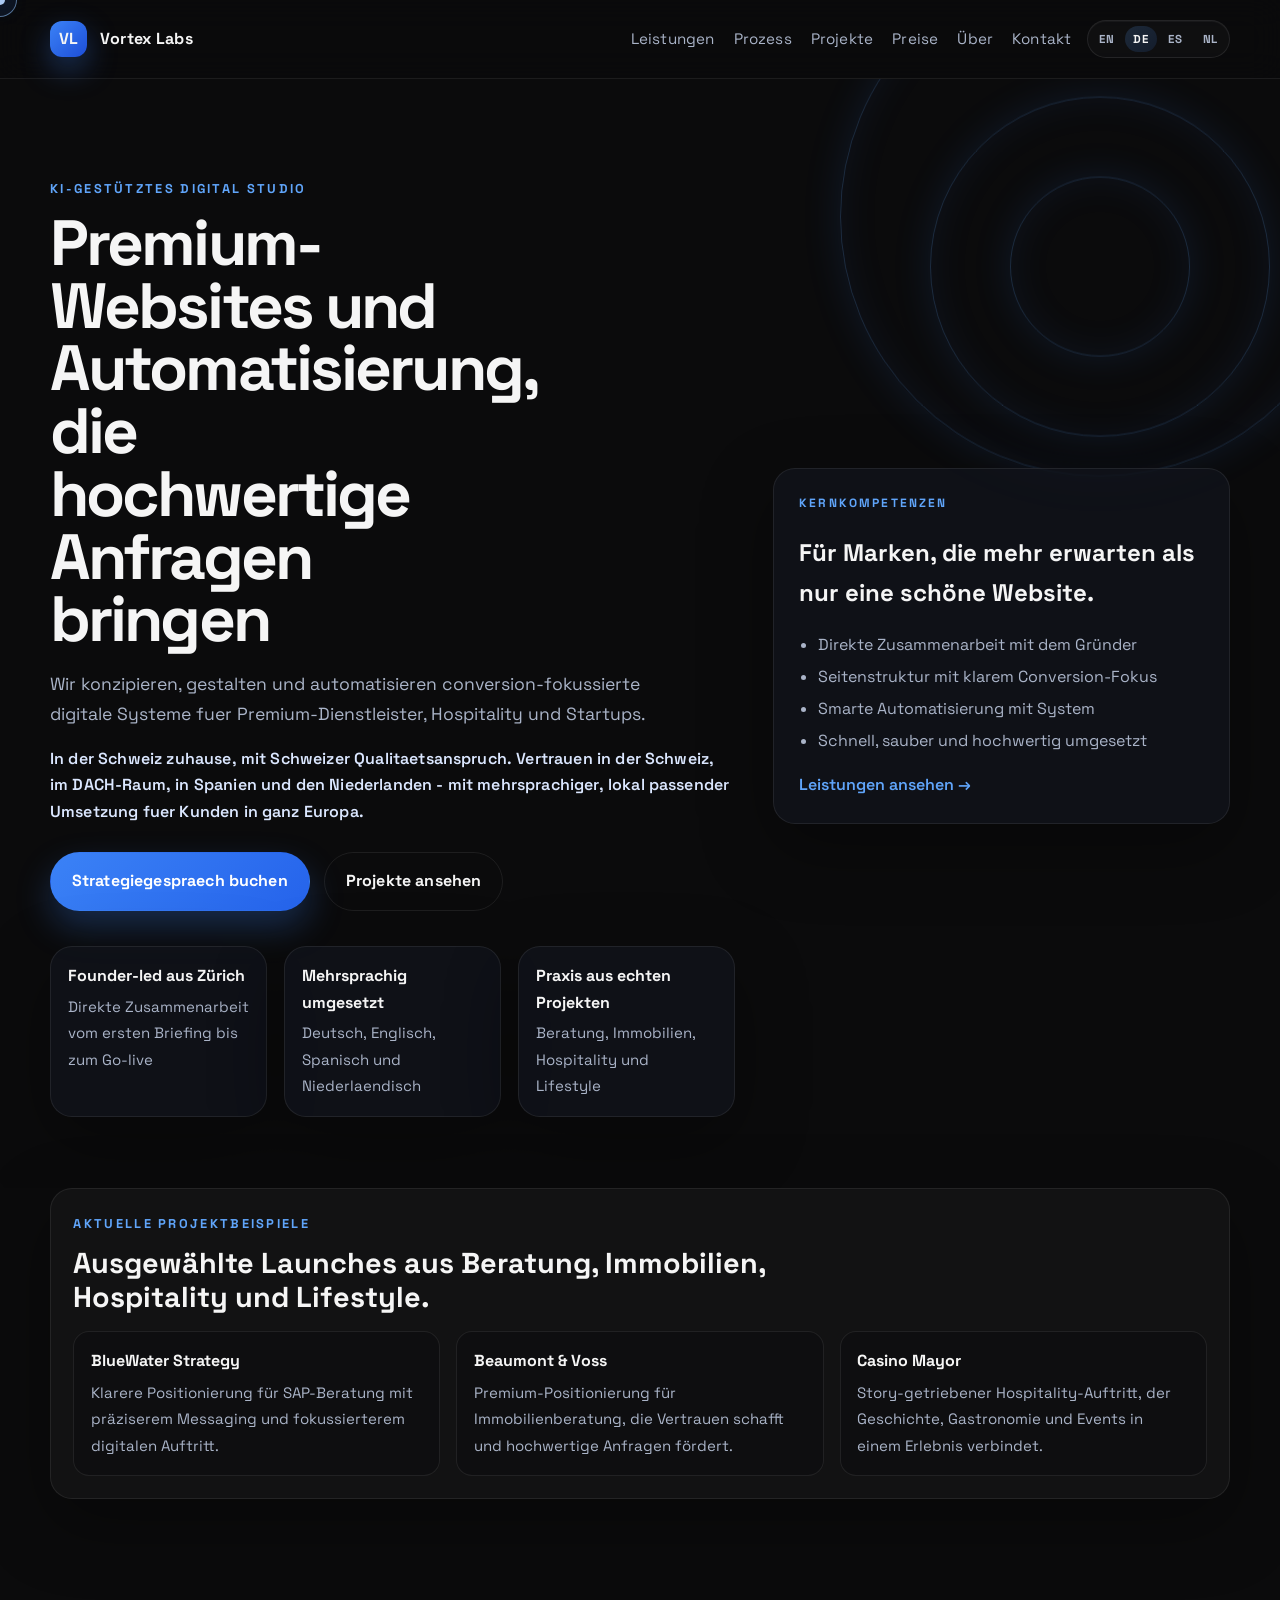
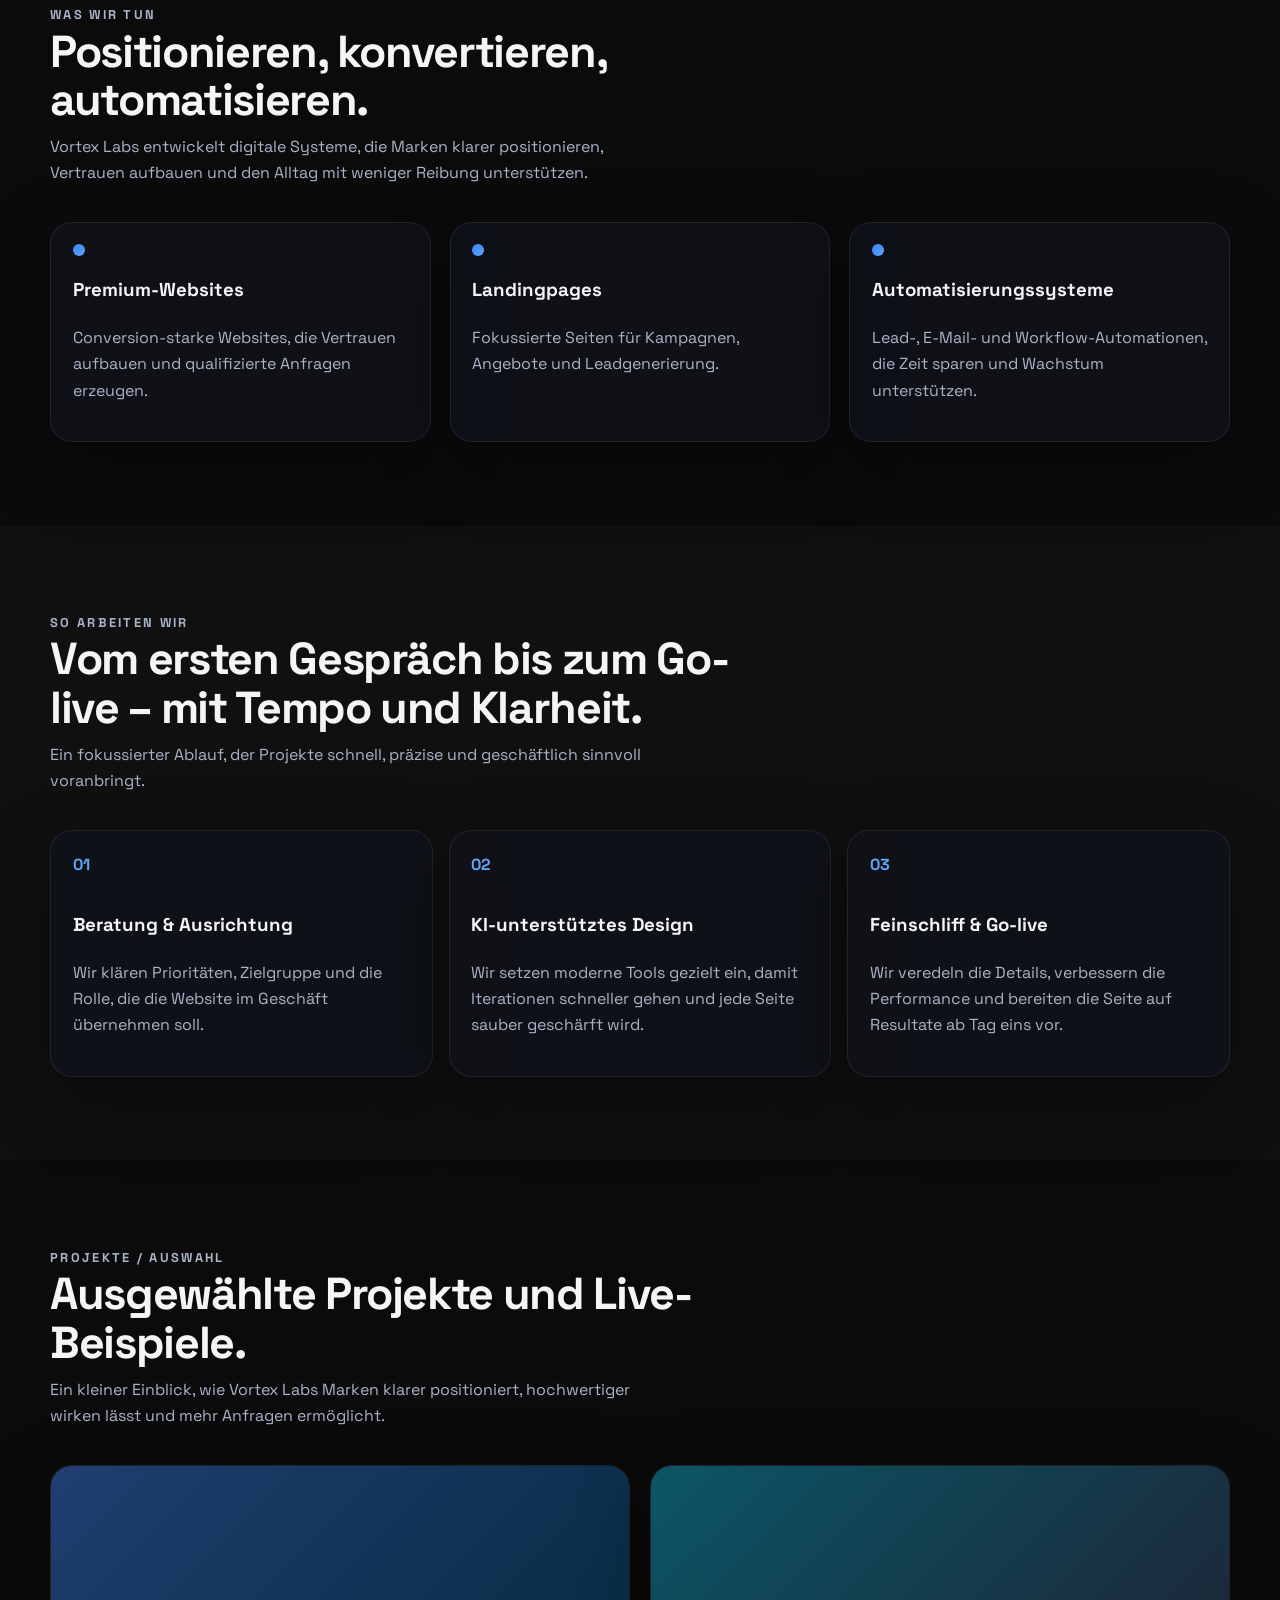
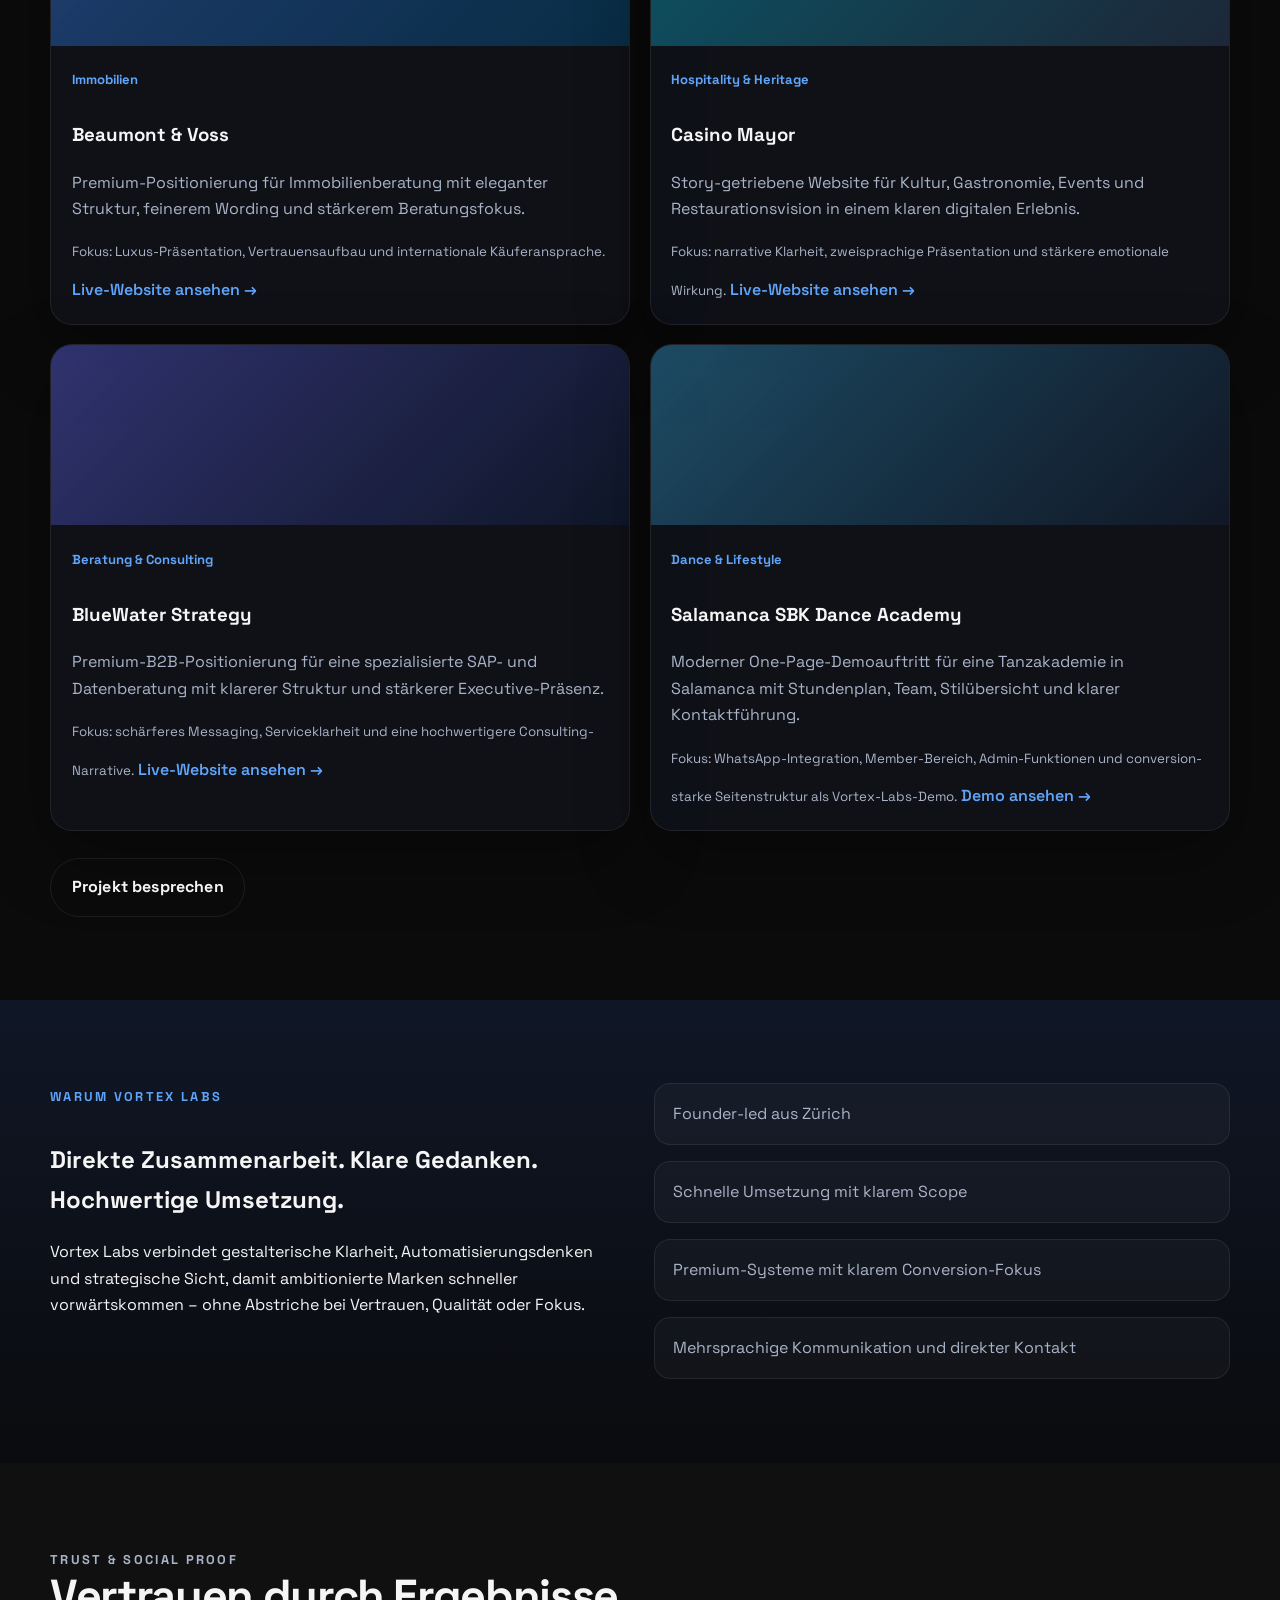
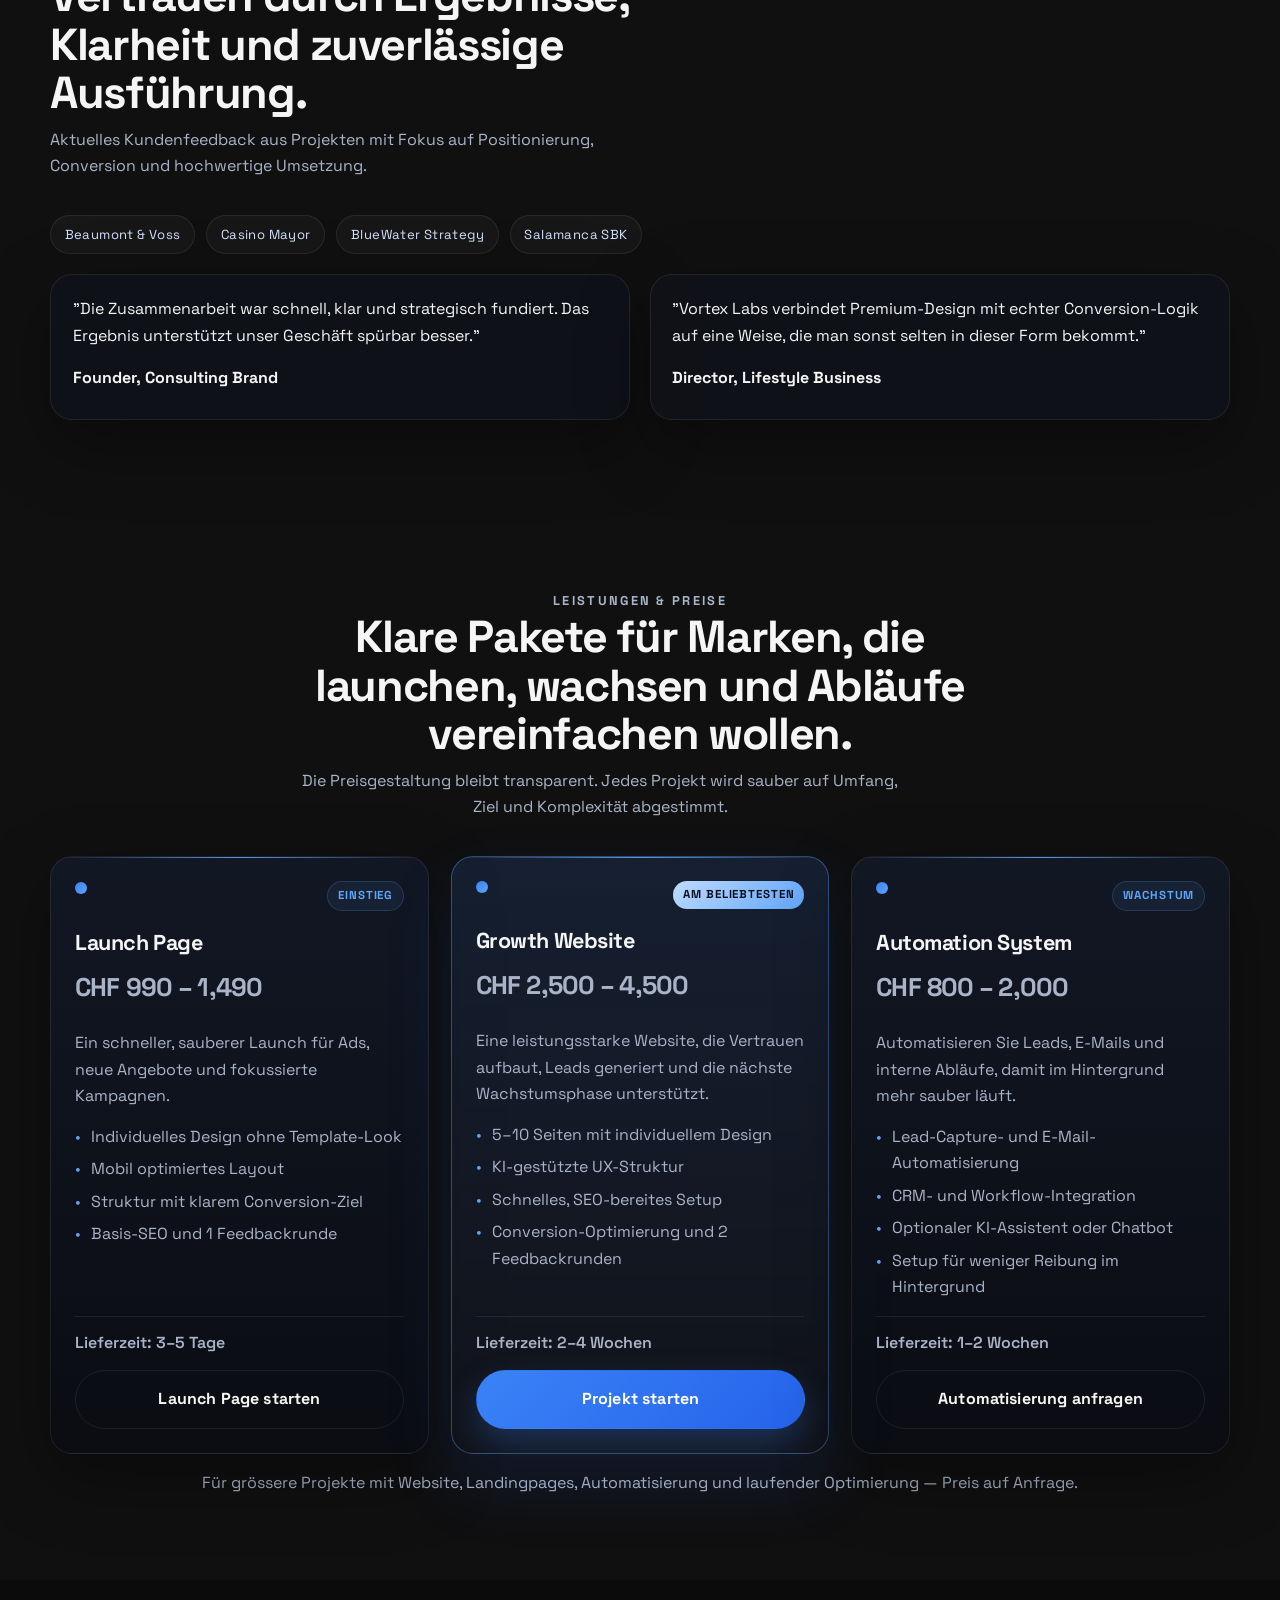
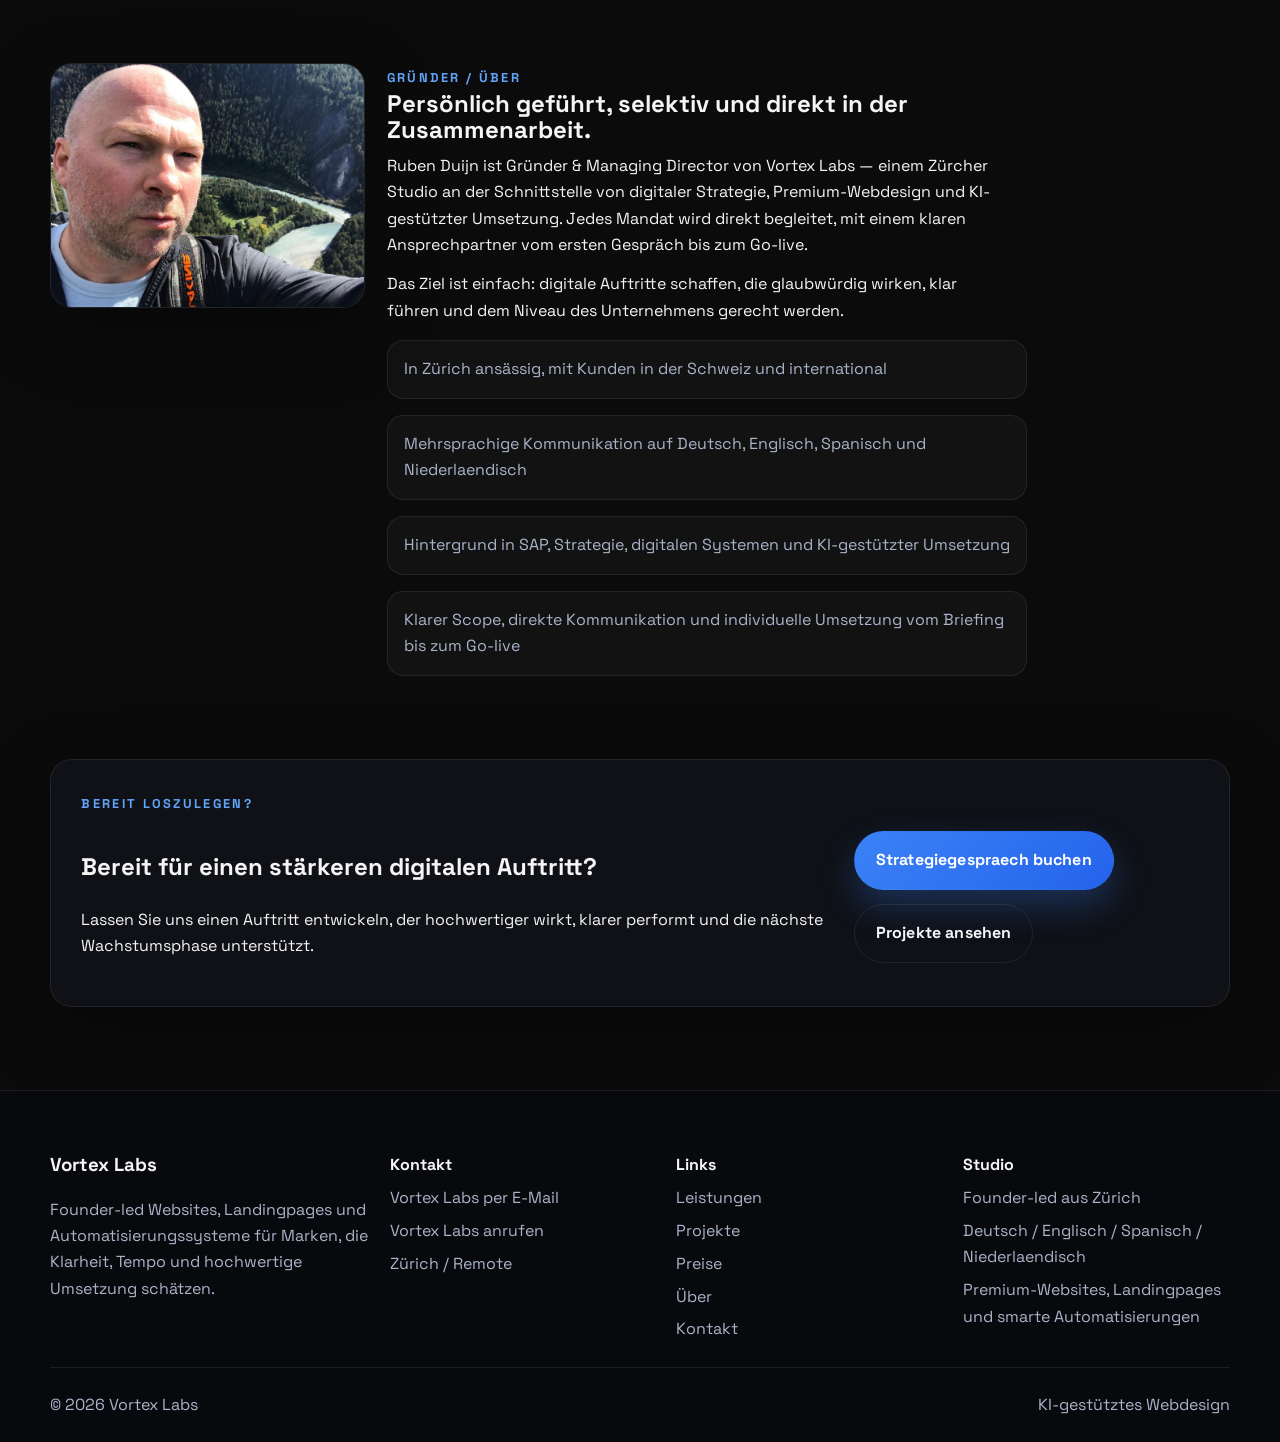
==== commit 0e585dec: "Refine premium Swiss-first multilingual positioning copy" ====
--- a/de/index.html
+++ b/de/index.html
@@ -62,7 +62,7 @@
           <p class="lead">
             Wir konzipieren, gestalten und automatisieren conversion-fokussierte digitale Systeme fuer Premium-Dienstleister, Hospitality und Startups.
           </p>
-          <p class="hero-kicker">Schnell umgesetzt. Klar strukturiert. Vertrauen aus Projekten in der Schweiz und Spanien.</p>
+          <p class="hero-kicker">In der Schweiz zuhause, mit Schweizer Qualitaetsanspruch. Vertrauen in der Schweiz, im DACH-Raum, in Spanien und den Niederlanden - mit mehrsprachiger, lokal passender Umsetzung fuer Kunden in ganz Europa.</p>
 
           <div class="hero-actions">
             <a class="button" href="#contact">Strategiegespraech buchen</a>
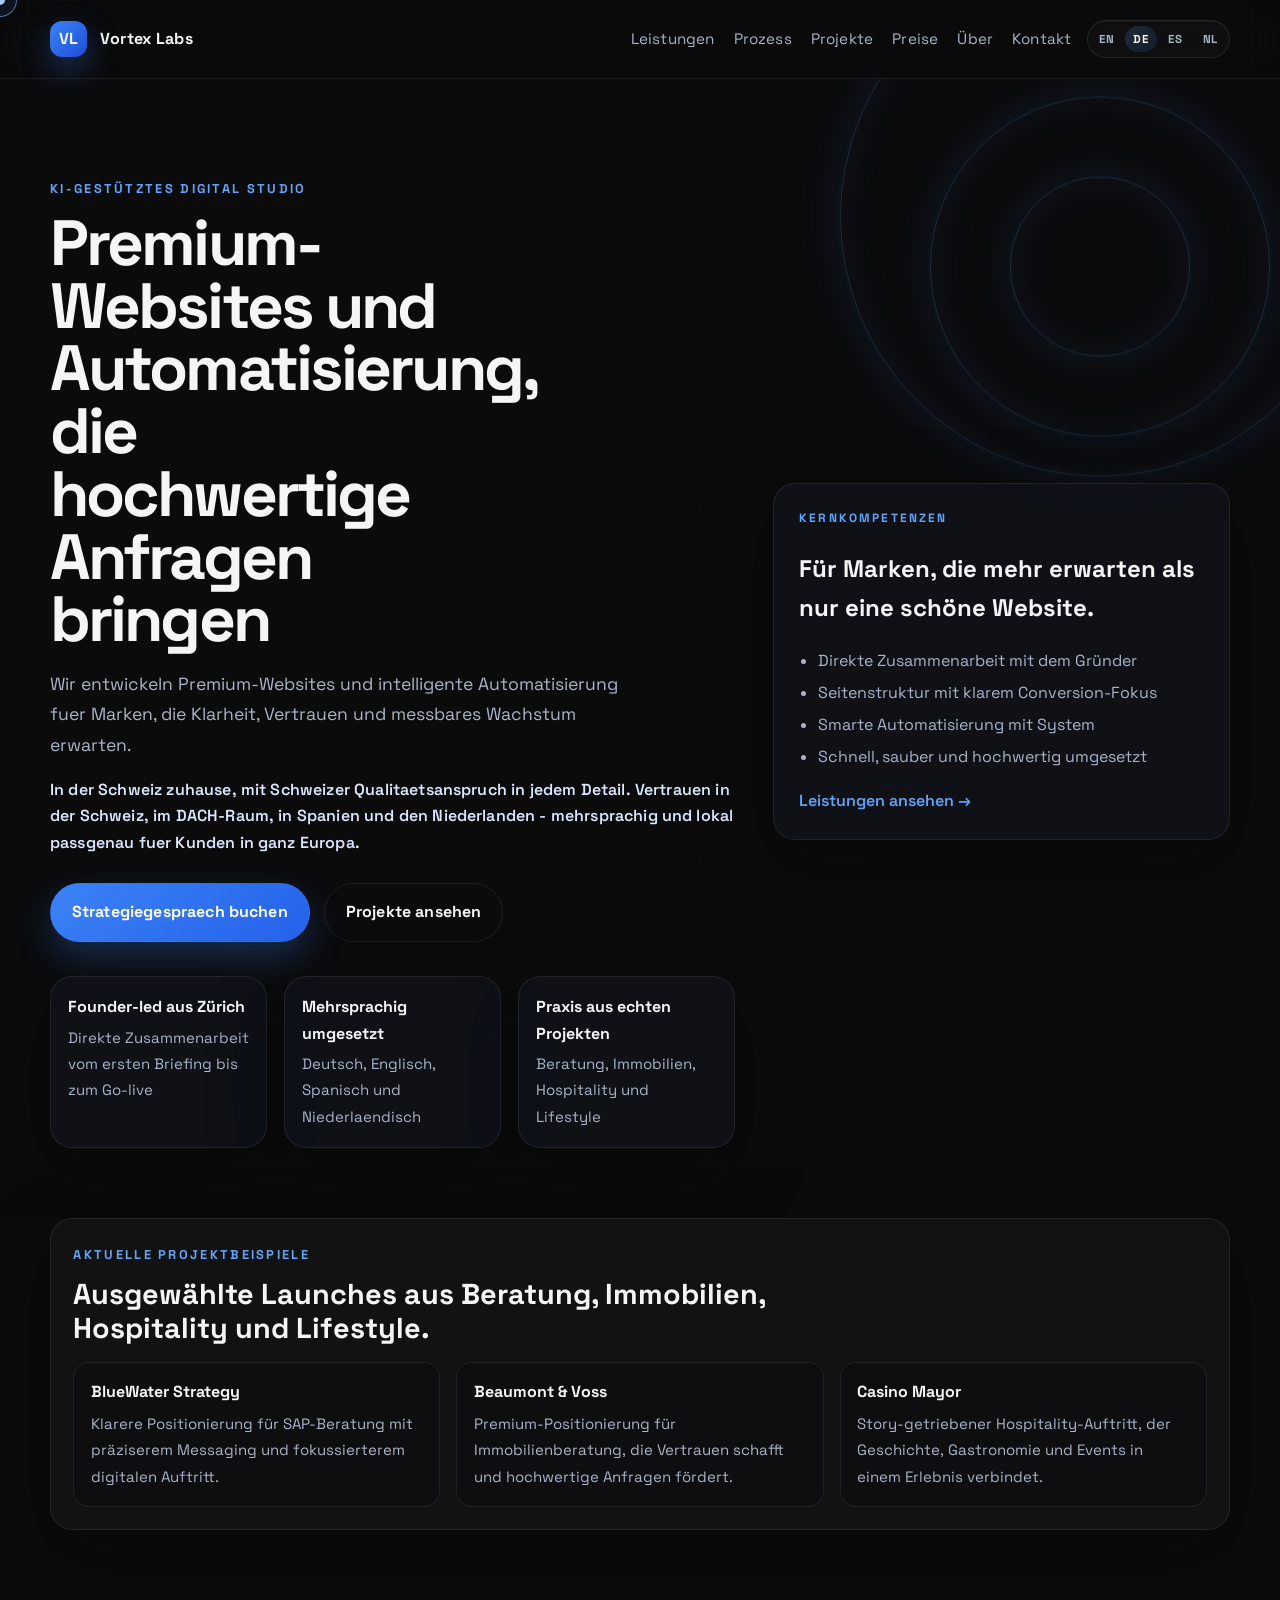
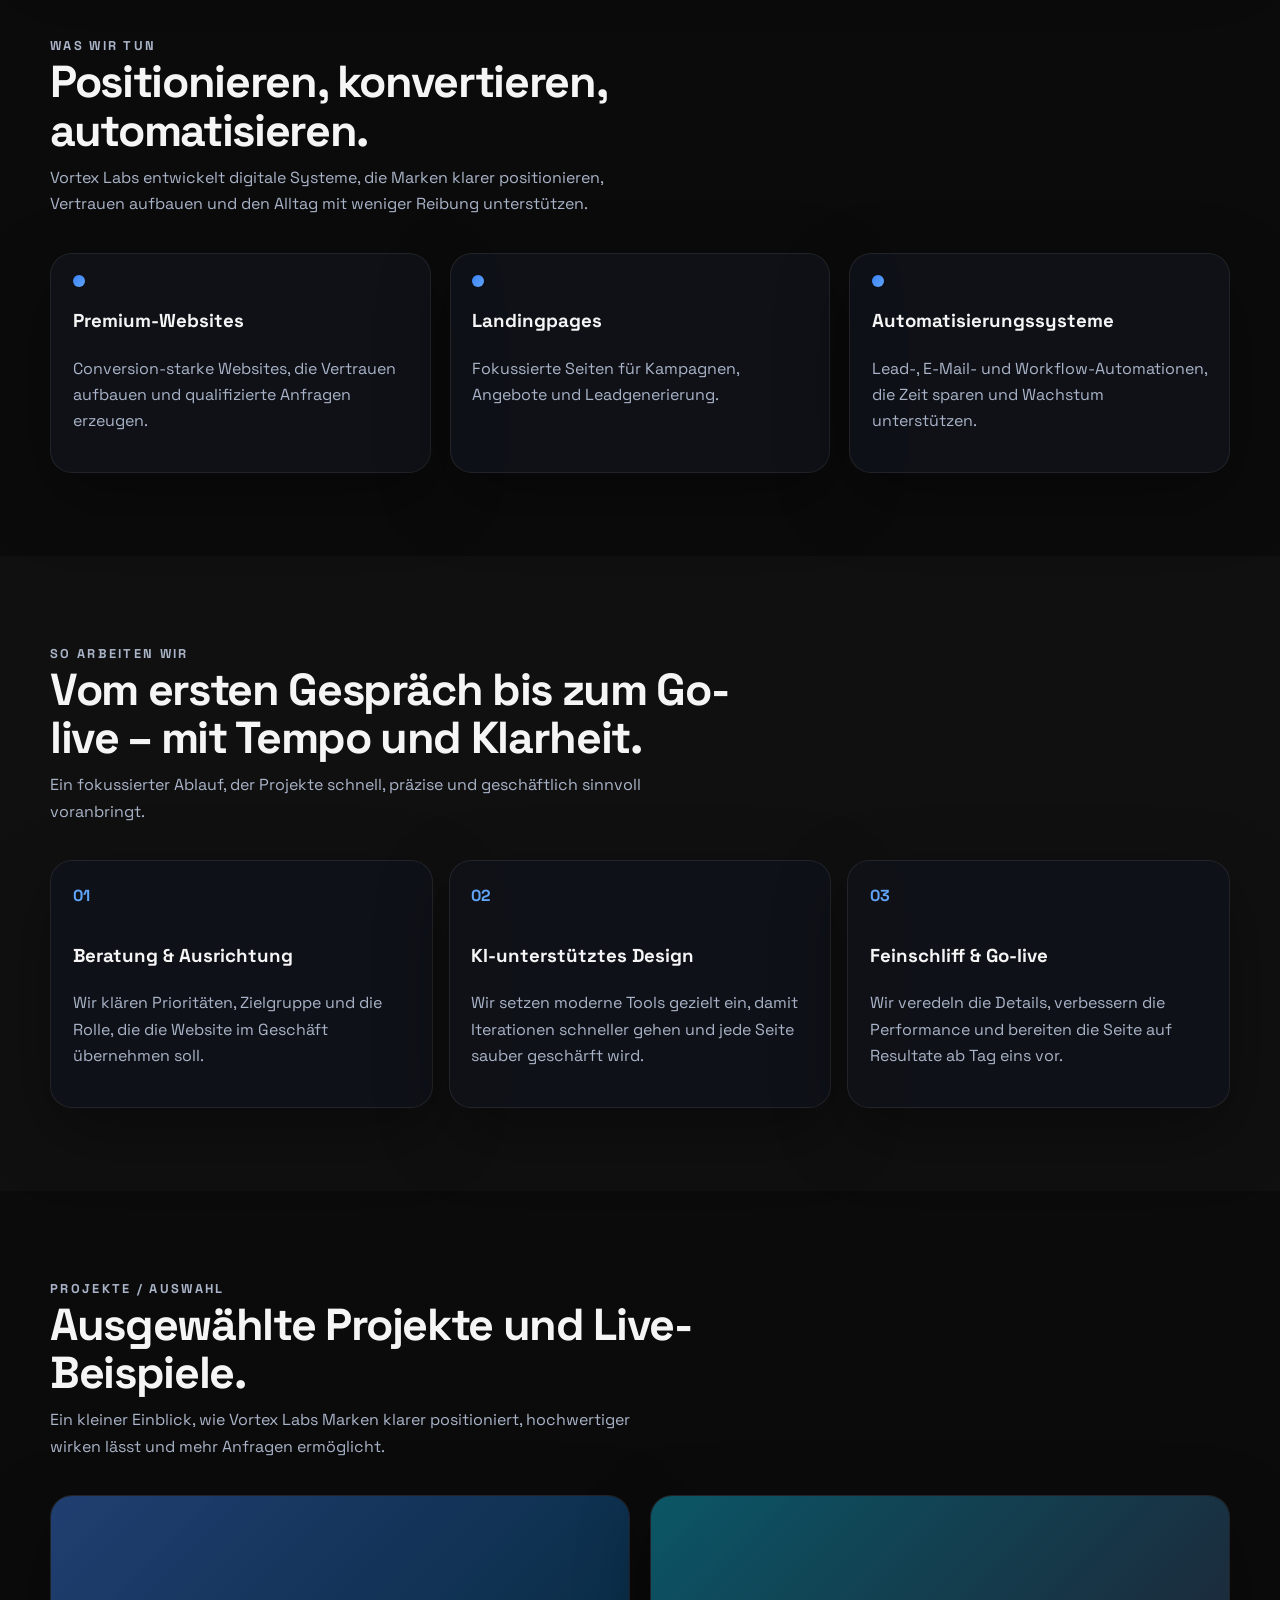
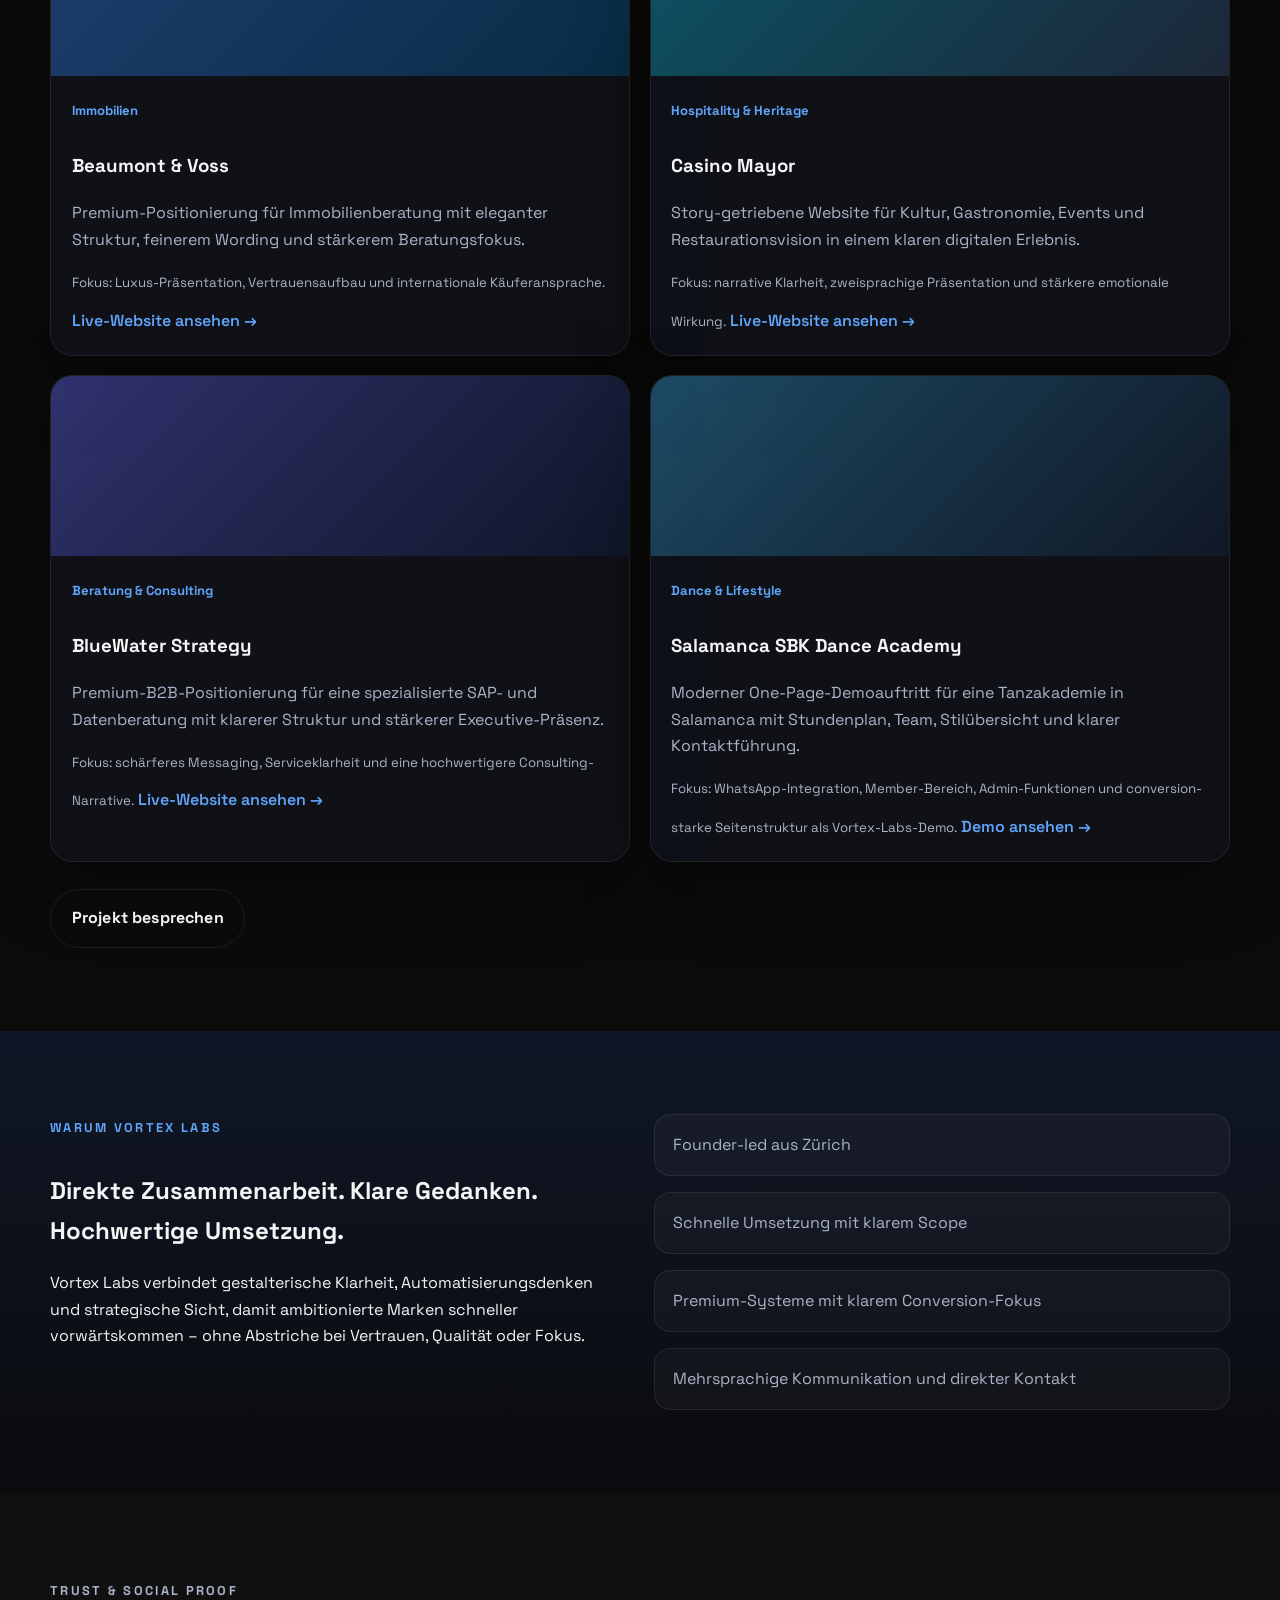
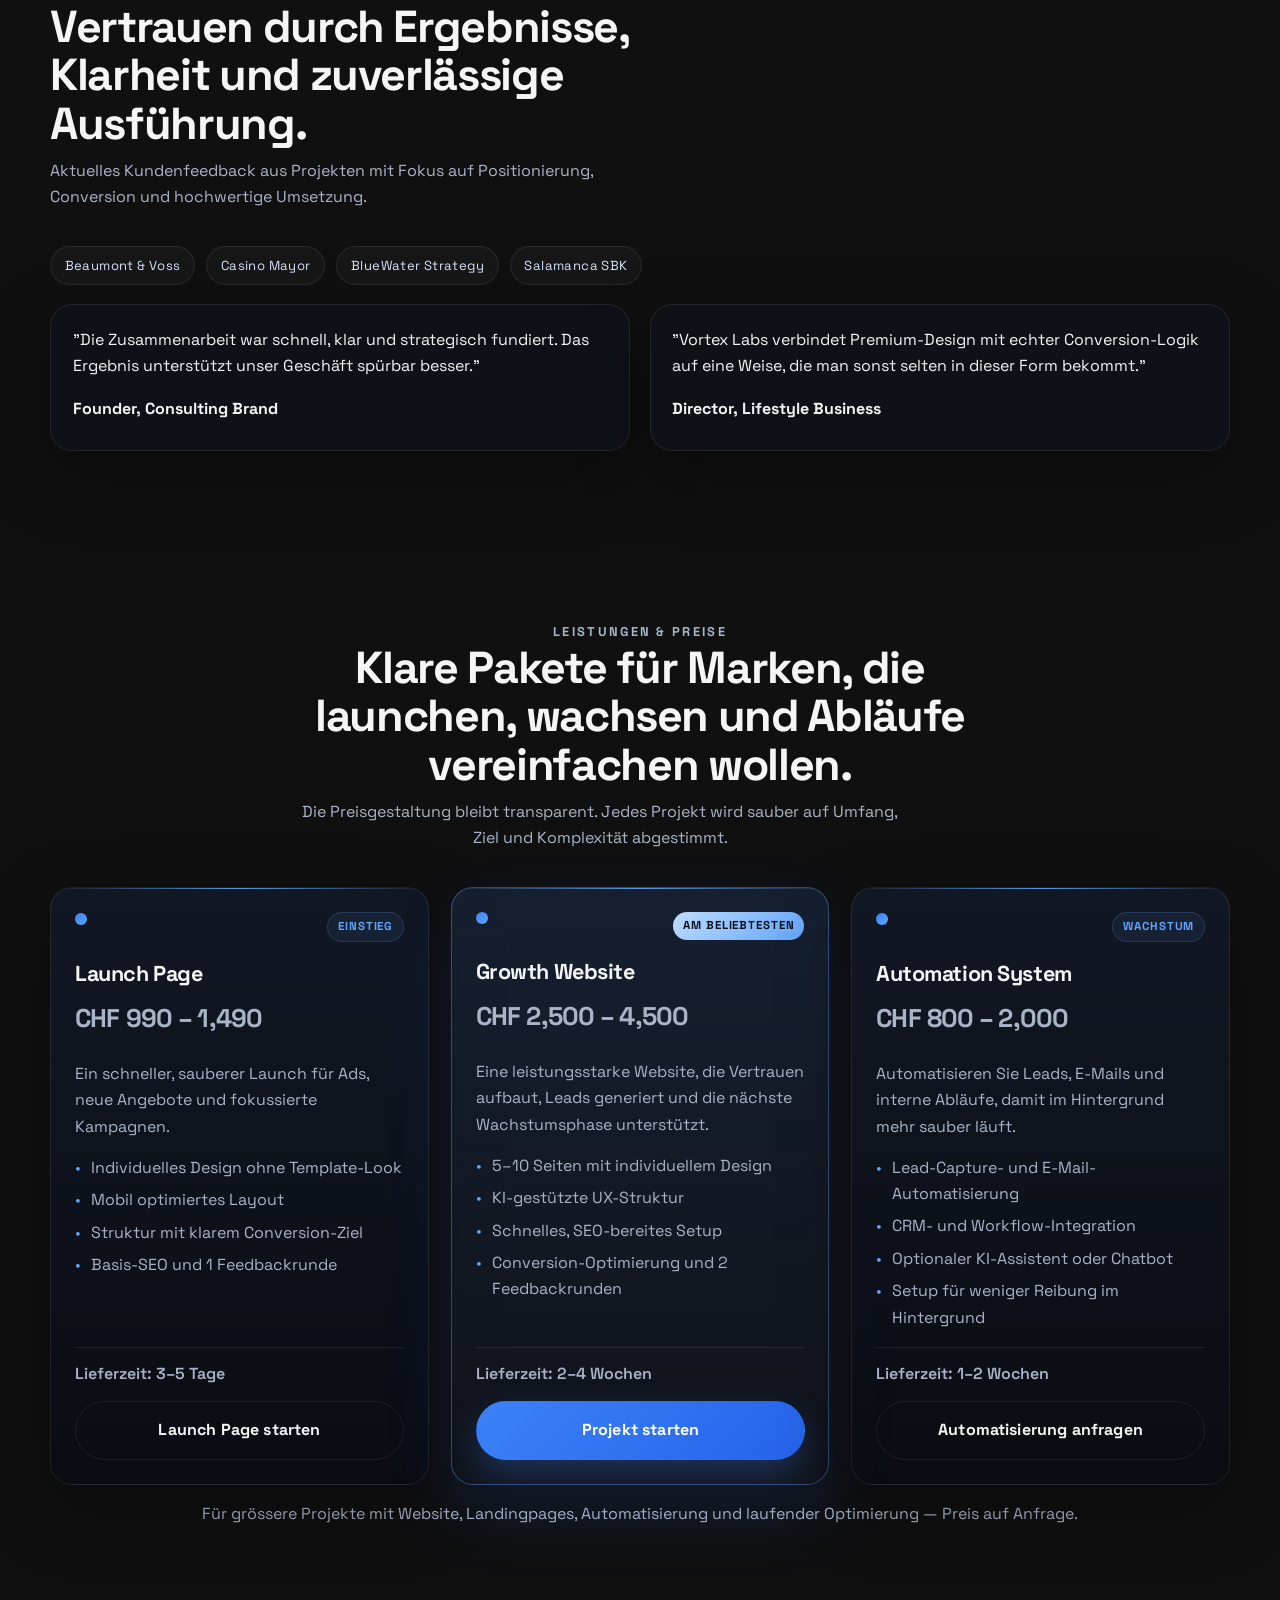
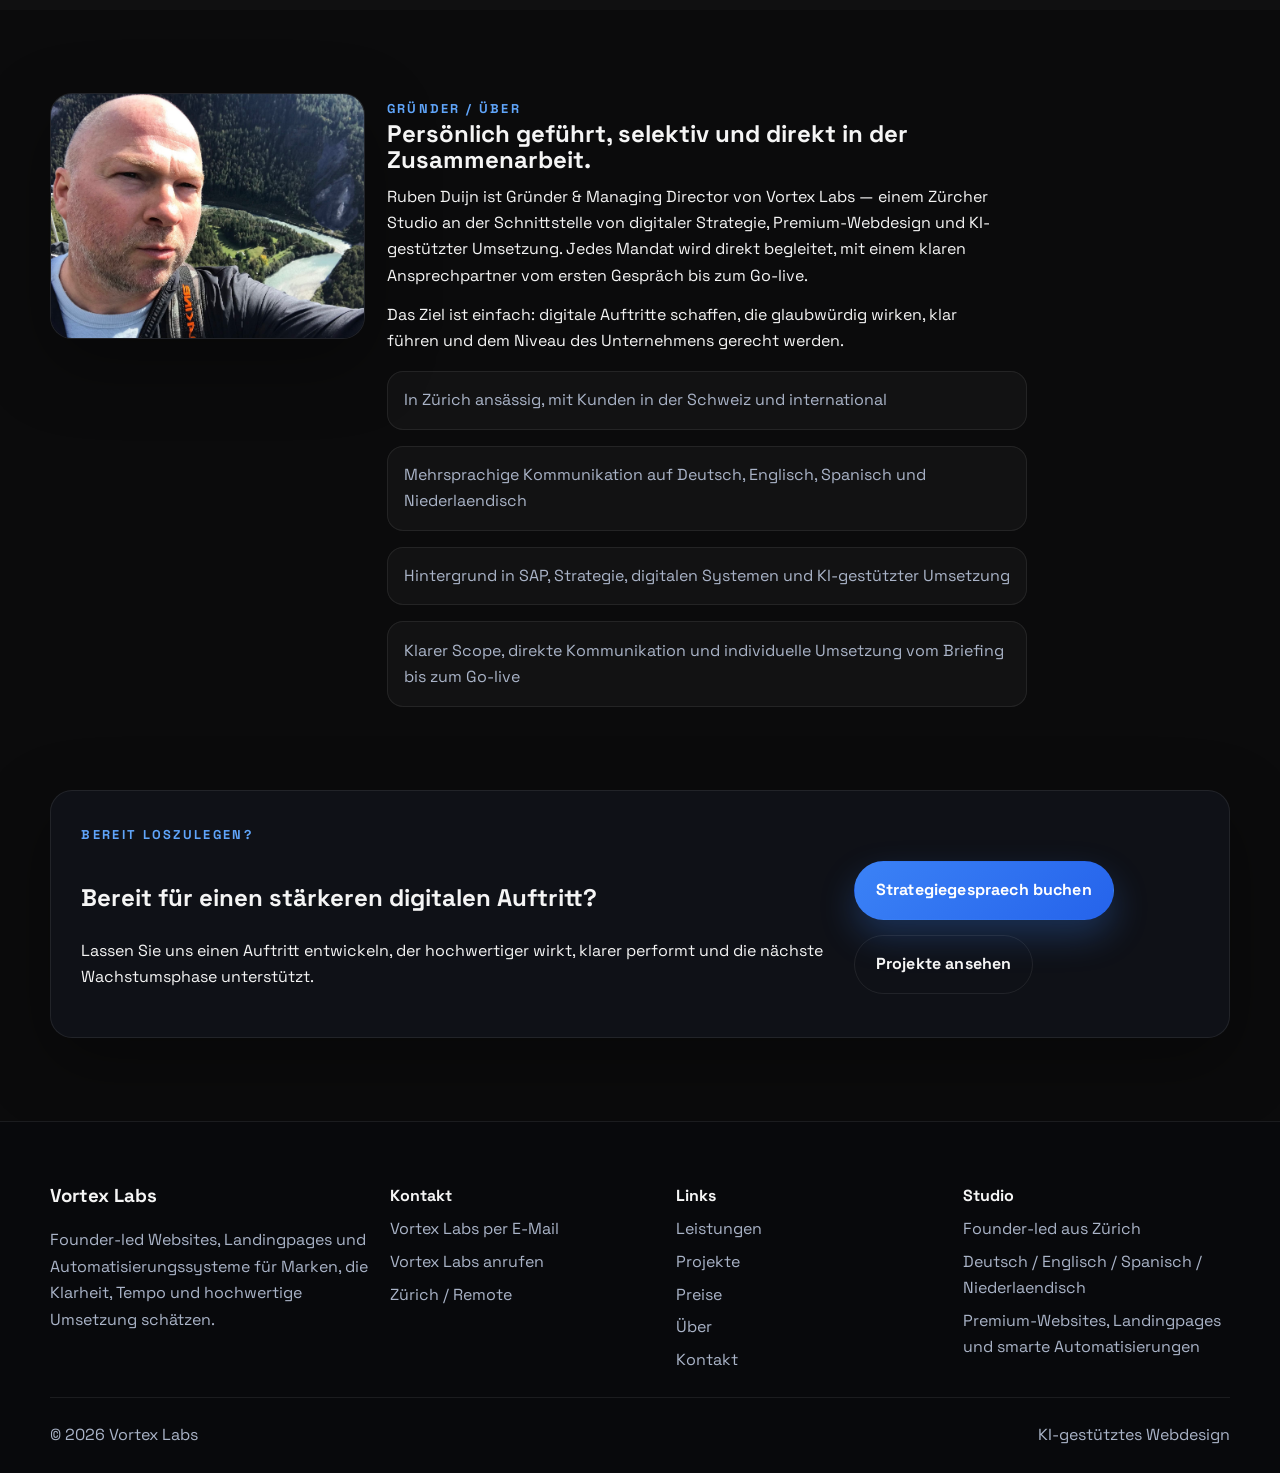
==== commit 1aca43bf: "Polish premium multilingual hero messaging" ====
--- a/de/index.html
+++ b/de/index.html
@@ -60,9 +60,9 @@
           <p class="eyebrow">KI-GESTÜTZTES DIGITAL STUDIO</p>
           <h1>Premium-Websites und Automatisierung, die hochwertige Anfragen bringen</h1>
           <p class="lead">
-            Wir konzipieren, gestalten und automatisieren conversion-fokussierte digitale Systeme fuer Premium-Dienstleister, Hospitality und Startups.
-          </p>
-          <p class="hero-kicker">In der Schweiz zuhause, mit Schweizer Qualitaetsanspruch. Vertrauen in der Schweiz, im DACH-Raum, in Spanien und den Niederlanden - mit mehrsprachiger, lokal passender Umsetzung fuer Kunden in ganz Europa.</p>
+            Wir entwickeln Premium-Websites und intelligente Automatisierung fuer Marken, die Klarheit, Vertrauen und messbares Wachstum erwarten.
+          </p>
+          <p class="hero-kicker">In der Schweiz zuhause, mit Schweizer Qualitaetsanspruch in jedem Detail. Vertrauen in der Schweiz, im DACH-Raum, in Spanien und den Niederlanden - mehrsprachig und lokal passgenau fuer Kunden in ganz Europa.</p>
 
           <div class="hero-actions">
             <a class="button" href="#contact">Strategiegespraech buchen</a>
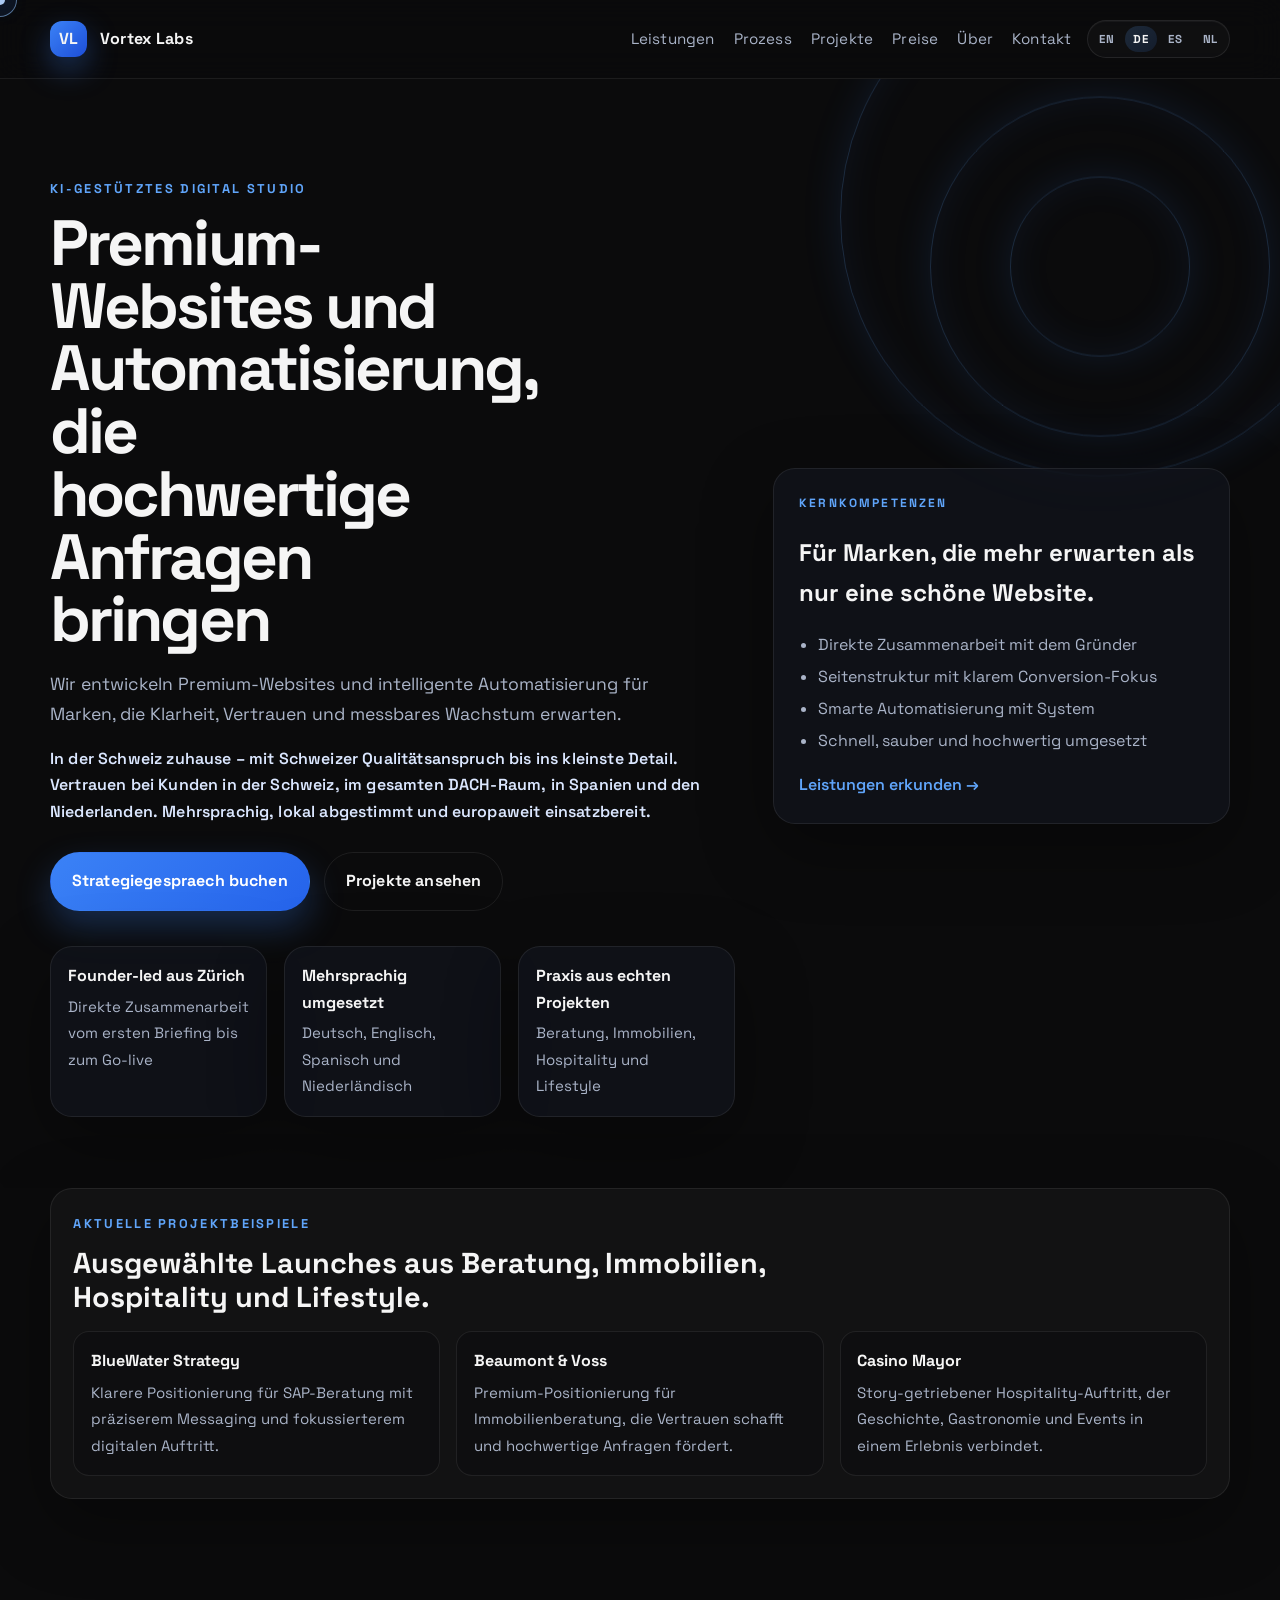
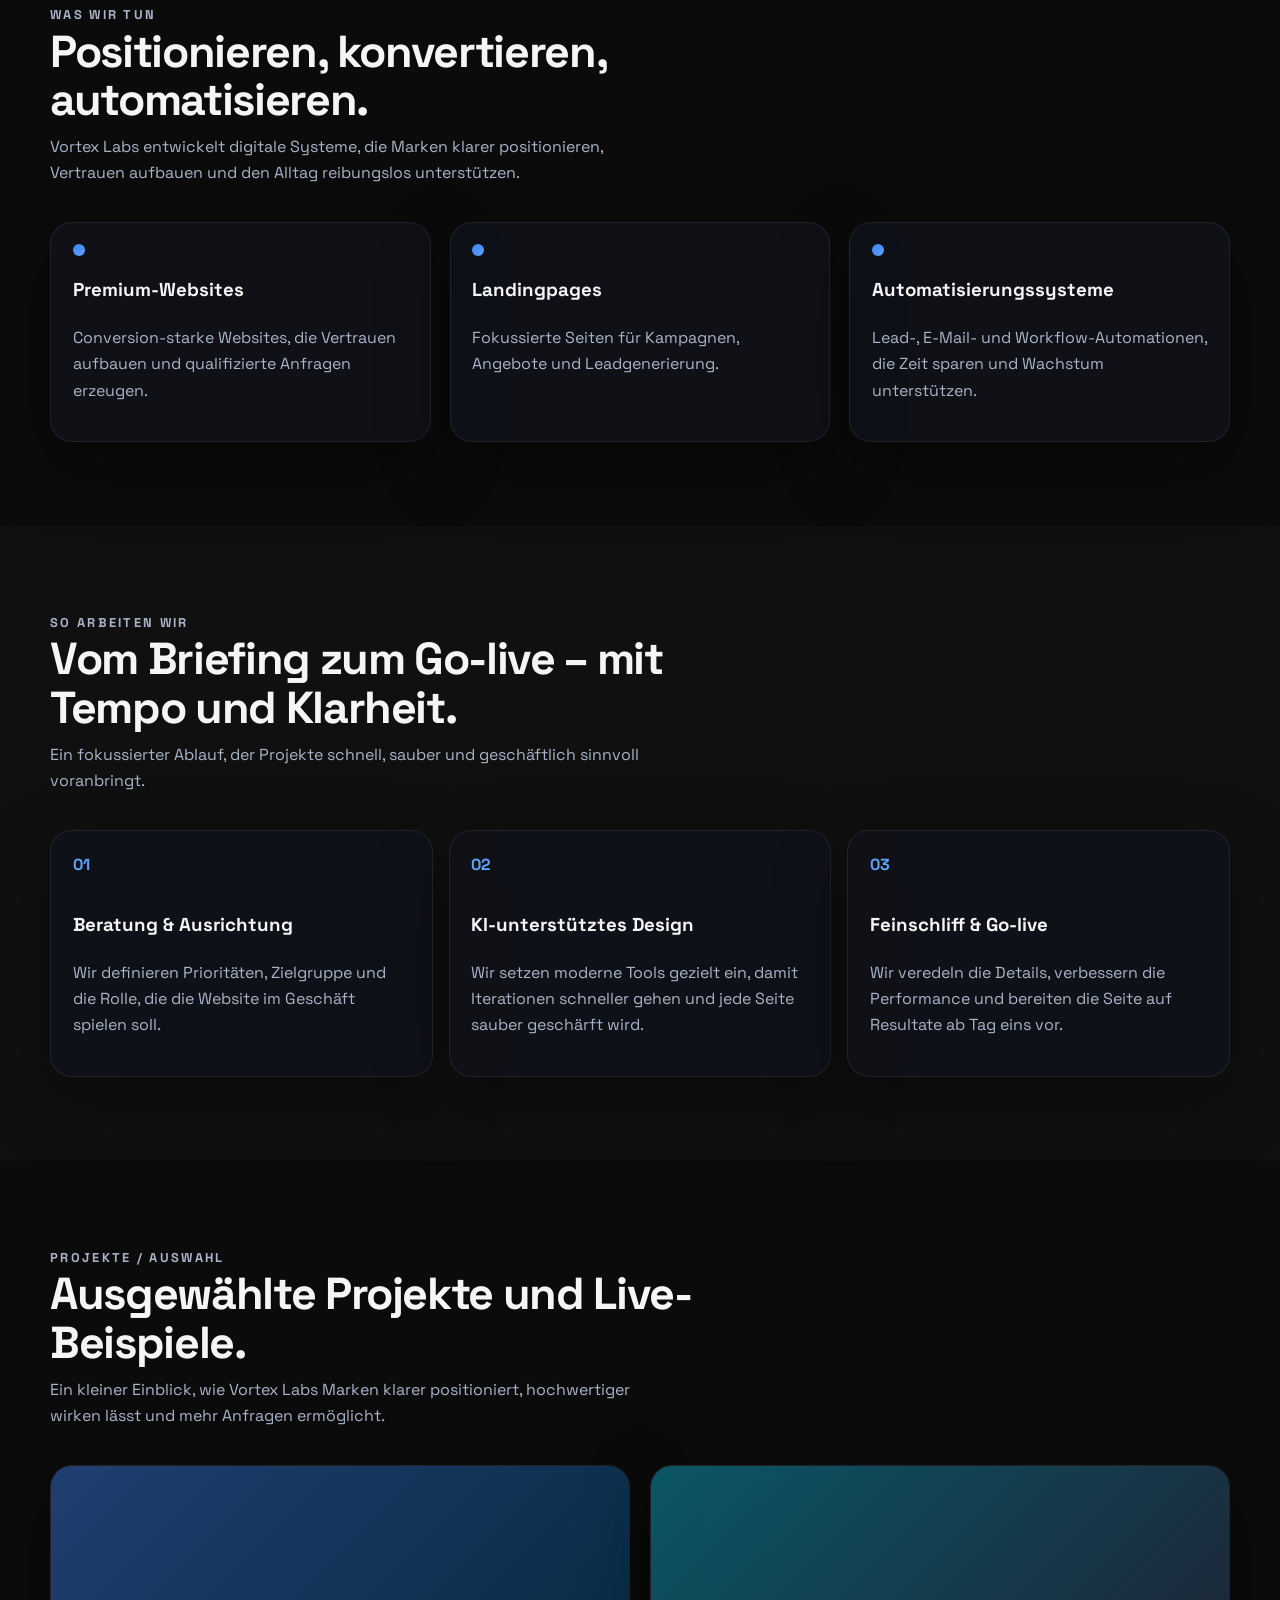
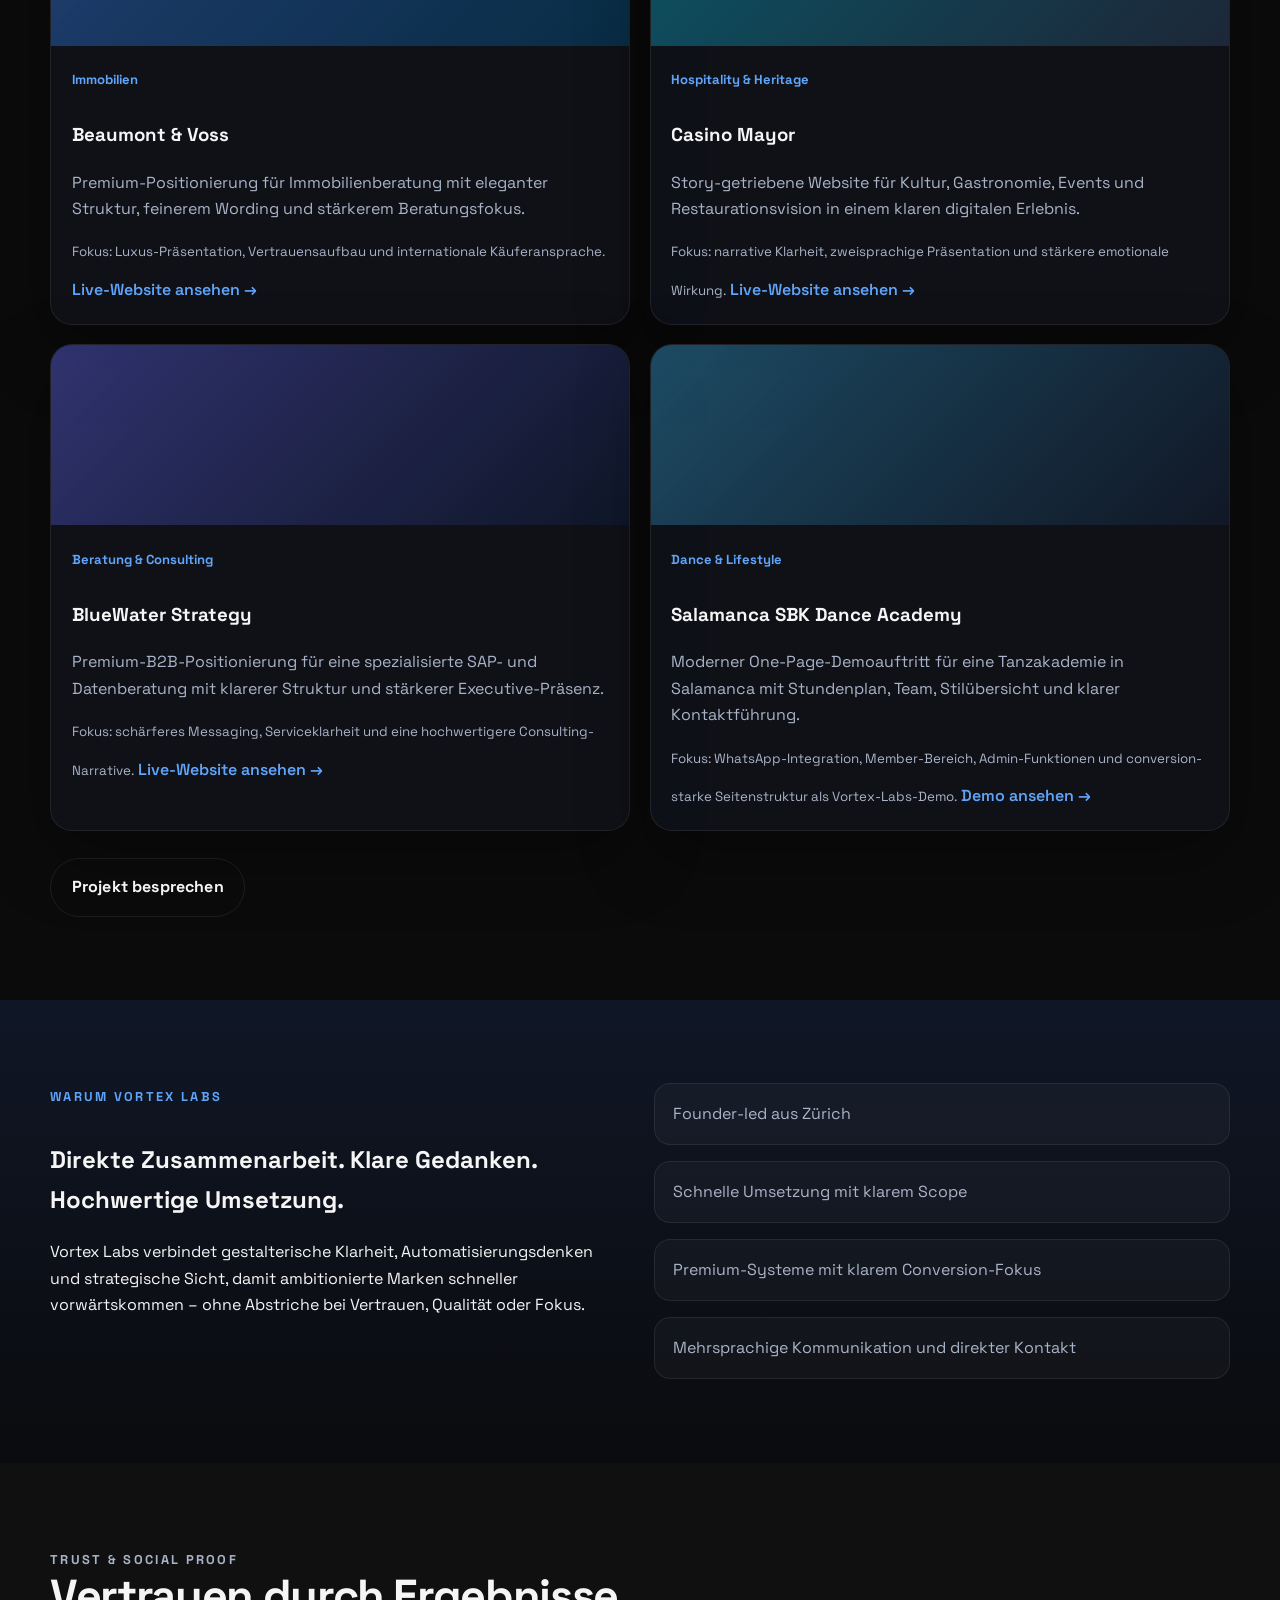
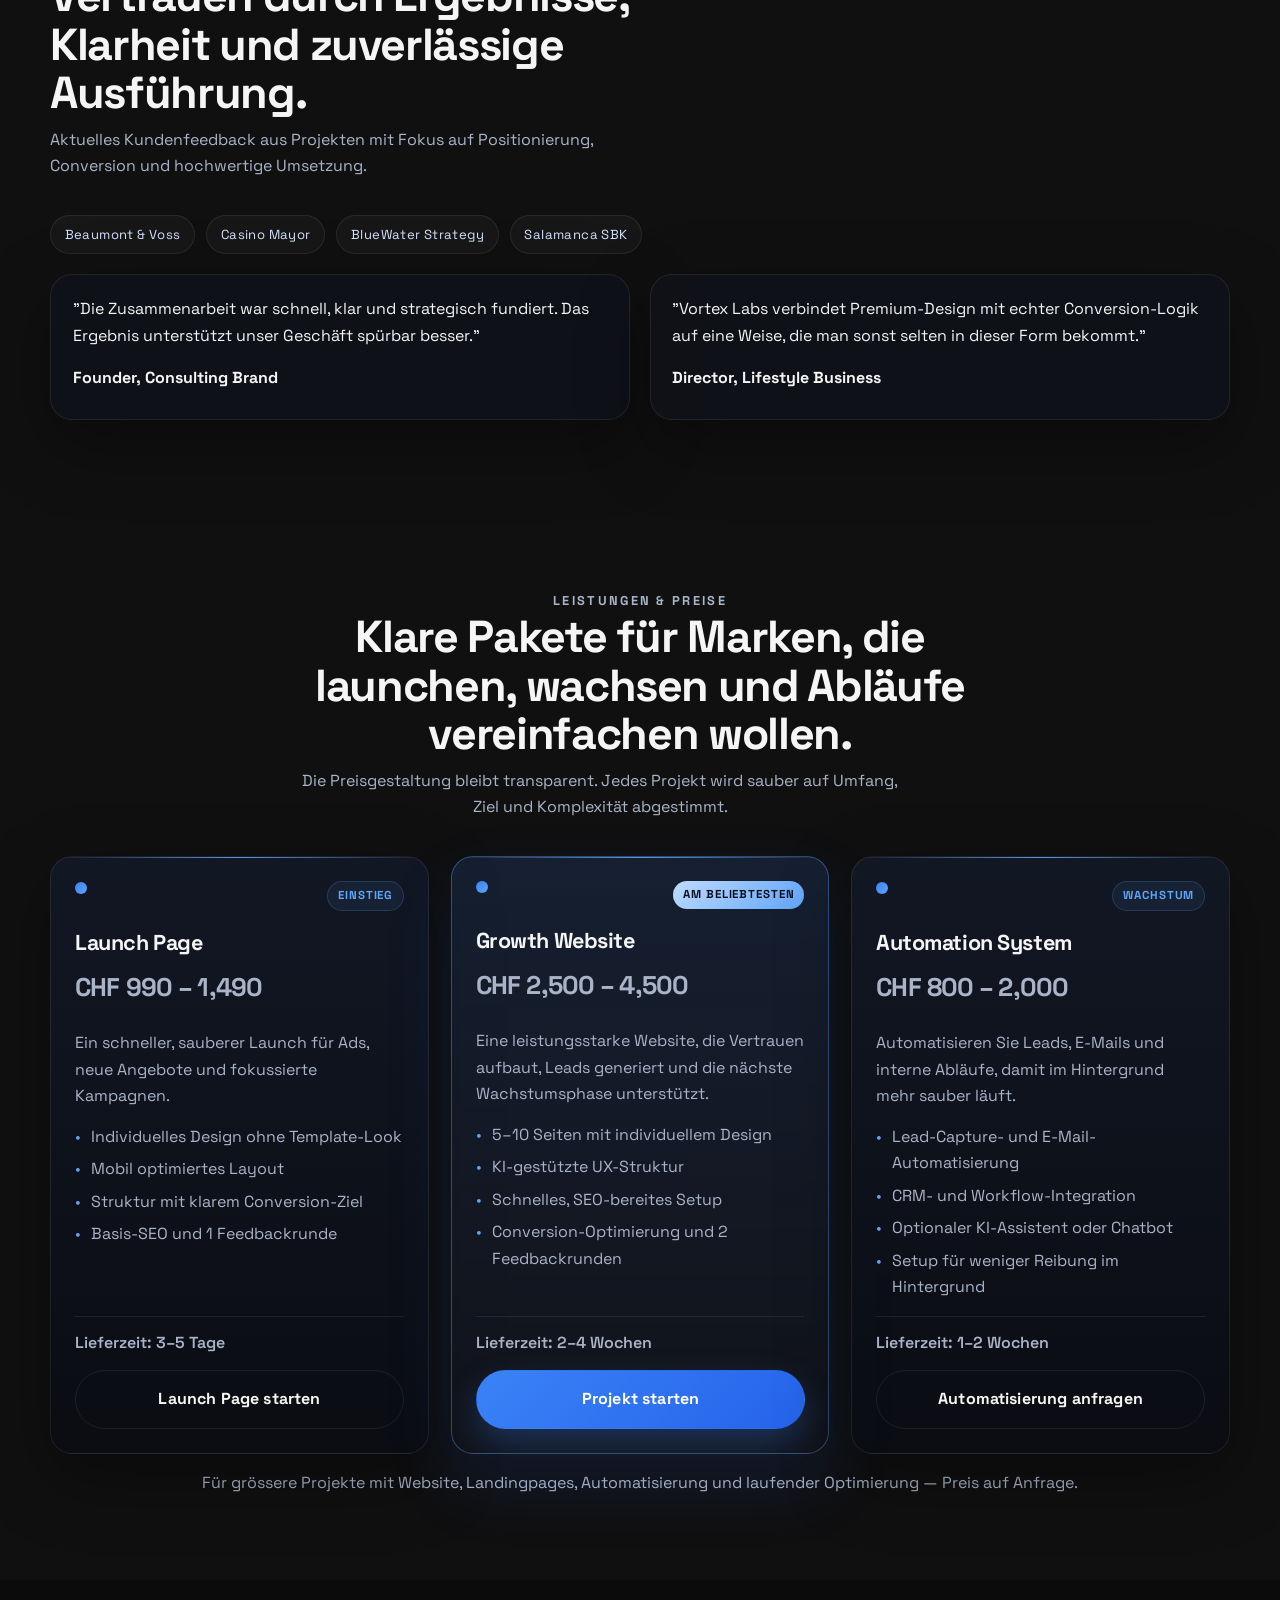
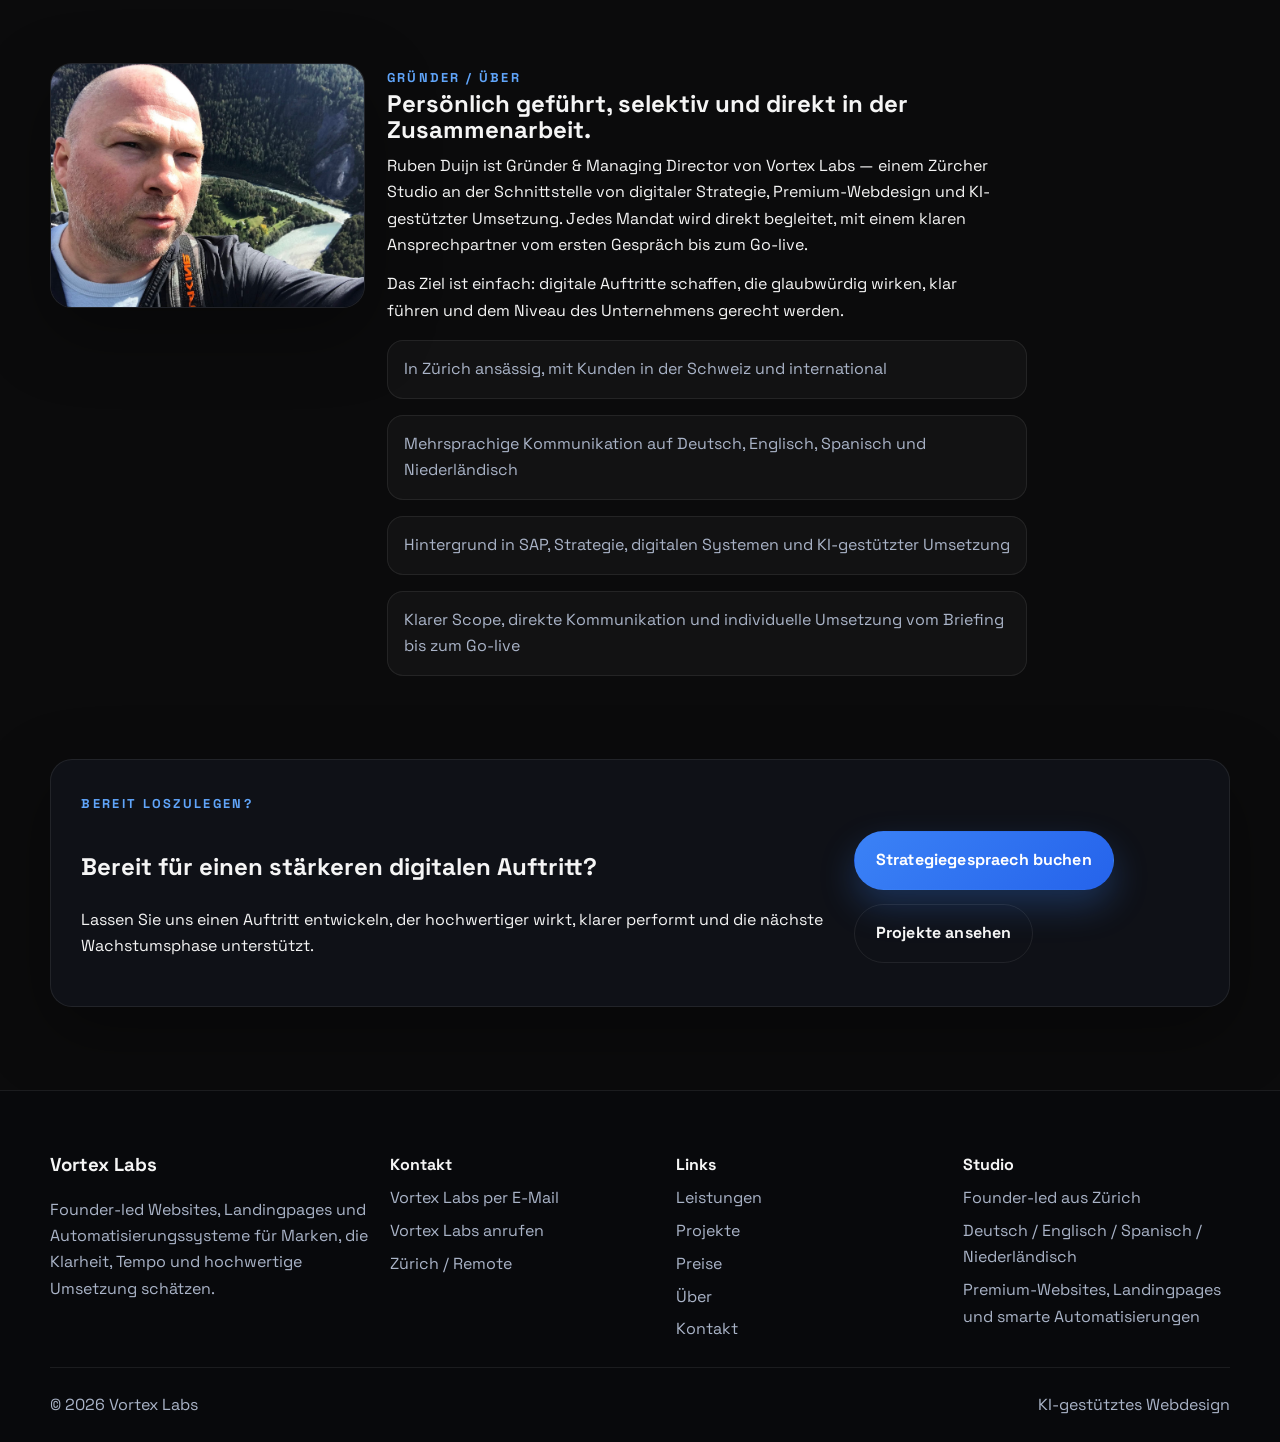
==== commit 9be7902a: "Refine multilingual copy: improve German hero-kicker, fix character encoding, enhance premium tone a" ====
--- a/de/index.html
+++ b/de/index.html
@@ -60,9 +60,9 @@
           <p class="eyebrow">KI-GESTÜTZTES DIGITAL STUDIO</p>
           <h1>Premium-Websites und Automatisierung, die hochwertige Anfragen bringen</h1>
           <p class="lead">
-            Wir entwickeln Premium-Websites und intelligente Automatisierung fuer Marken, die Klarheit, Vertrauen und messbares Wachstum erwarten.
-          </p>
-          <p class="hero-kicker">In der Schweiz zuhause, mit Schweizer Qualitaetsanspruch in jedem Detail. Vertrauen in der Schweiz, im DACH-Raum, in Spanien und den Niederlanden - mehrsprachig und lokal passgenau fuer Kunden in ganz Europa.</p>
+            Wir entwickeln Premium-Websites und intelligente Automatisierung für Marken, die Klarheit, Vertrauen und messbares Wachstum erwarten.
+          </p>
+          <p class="hero-kicker">In der Schweiz zuhause – mit Schweizer Qualitätsanspruch bis ins kleinste Detail. Vertrauen bei Kunden in der Schweiz, im gesamten DACH-Raum, in Spanien und den Niederlanden. Mehrsprachig, lokal abgestimmt und europaweit einsatzbereit.</p>
 
           <div class="hero-actions">
             <a class="button" href="#contact">Strategiegespraech buchen</a>
@@ -76,7 +76,7 @@
             </div>
             <div>
               <strong>Mehrsprachig umgesetzt</strong>
-              <span>Deutsch, Englisch, Spanisch und Niederlaendisch</span>
+              <span>Deutsch, Englisch, Spanisch und Niederländisch</span>
             </div>
             <div>
               <strong>Praxis aus echten Projekten</strong>
@@ -94,7 +94,7 @@
             <li>Smarte Automatisierung mit System</li>
             <li>Schnell, sauber und hochwertig umgesetzt</li>
           </ul>
-          <a class="text-link" href="#services">Leistungen ansehen →</a>
+          <a class="text-link" href="#services">Leistungen erkunden →</a>
         </aside>
       </div>
     </section>
@@ -129,7 +129,7 @@
           <p class="eyebrow">WAS WIR TUN</p>
           <h2>Positionieren, konvertieren, automatisieren.</h2>
           <p>
-            Vortex Labs entwickelt digitale Systeme, die Marken klarer positionieren, Vertrauen aufbauen und den Alltag mit weniger Reibung unterstützen.
+            Vortex Labs entwickelt digitale Systeme, die Marken klarer positionieren, Vertrauen aufbauen und den Alltag reibungslos unterstützen.
           </p>
         </div>
 
@@ -159,15 +159,15 @@
       <div class="container">
         <div class="section-heading">
           <p class="eyebrow">SO ARBEITEN WIR</p>
-          <h2>Vom ersten Gespräch bis zum Go-live – mit Tempo und Klarheit.</h2>
-          <p>Ein fokussierter Ablauf, der Projekte schnell, präzise und geschäftlich sinnvoll voranbringt.</p>
+          <h2>Vom Briefing zum Go-live – mit Tempo und Klarheit.</h2>
+          <p>Ein fokussierter Ablauf, der Projekte schnell, sauber und geschäftlich sinnvoll voranbringt.</p>
         </div>
 
         <div class="process-grid">
           <article class="process-step">
             <span>01</span>
             <h3>Beratung &amp; Ausrichtung</h3>
-            <p>Wir klären Prioritäten, Zielgruppe und die Rolle, die die Website im Geschäft übernehmen soll.</p>
+            <p>Wir definieren Prioritäten, Zielgruppe und die Rolle, die die Website im Geschäft spielen soll.</p>
           </article>
 
           <article class="process-step">
@@ -397,7 +397,7 @@
 
           <div class="why-list founder-highlights">
             <div class="why-item">In Zürich ansässig, mit Kunden in der Schweiz und international</div>
-            <div class="why-item">Mehrsprachige Kommunikation auf Deutsch, Englisch, Spanisch und Niederlaendisch</div>
+            <div class="why-item">Mehrsprachige Kommunikation auf Deutsch, Englisch, Spanisch und Niederländisch</div>
             <div class="why-item">Hintergrund in SAP, Strategie, digitalen Systemen und KI-gestützter Umsetzung</div>
             <div class="why-item">Klarer Scope, direkte Kommunikation und individuelle Umsetzung vom Briefing bis zum Go-live</div>
           </div>
@@ -452,7 +452,7 @@
         <h4>Studio</h4>
         <ul>
           <li>Founder-led aus Zürich</li>
-          <li>Deutsch / Englisch / Spanisch / Niederlaendisch</li>
+          <li>Deutsch / Englisch / Spanisch / Niederländisch</li>
           <li>Premium-Websites, Landingpages und smarte Automatisierungen</li>
         </ul>
       </div>
